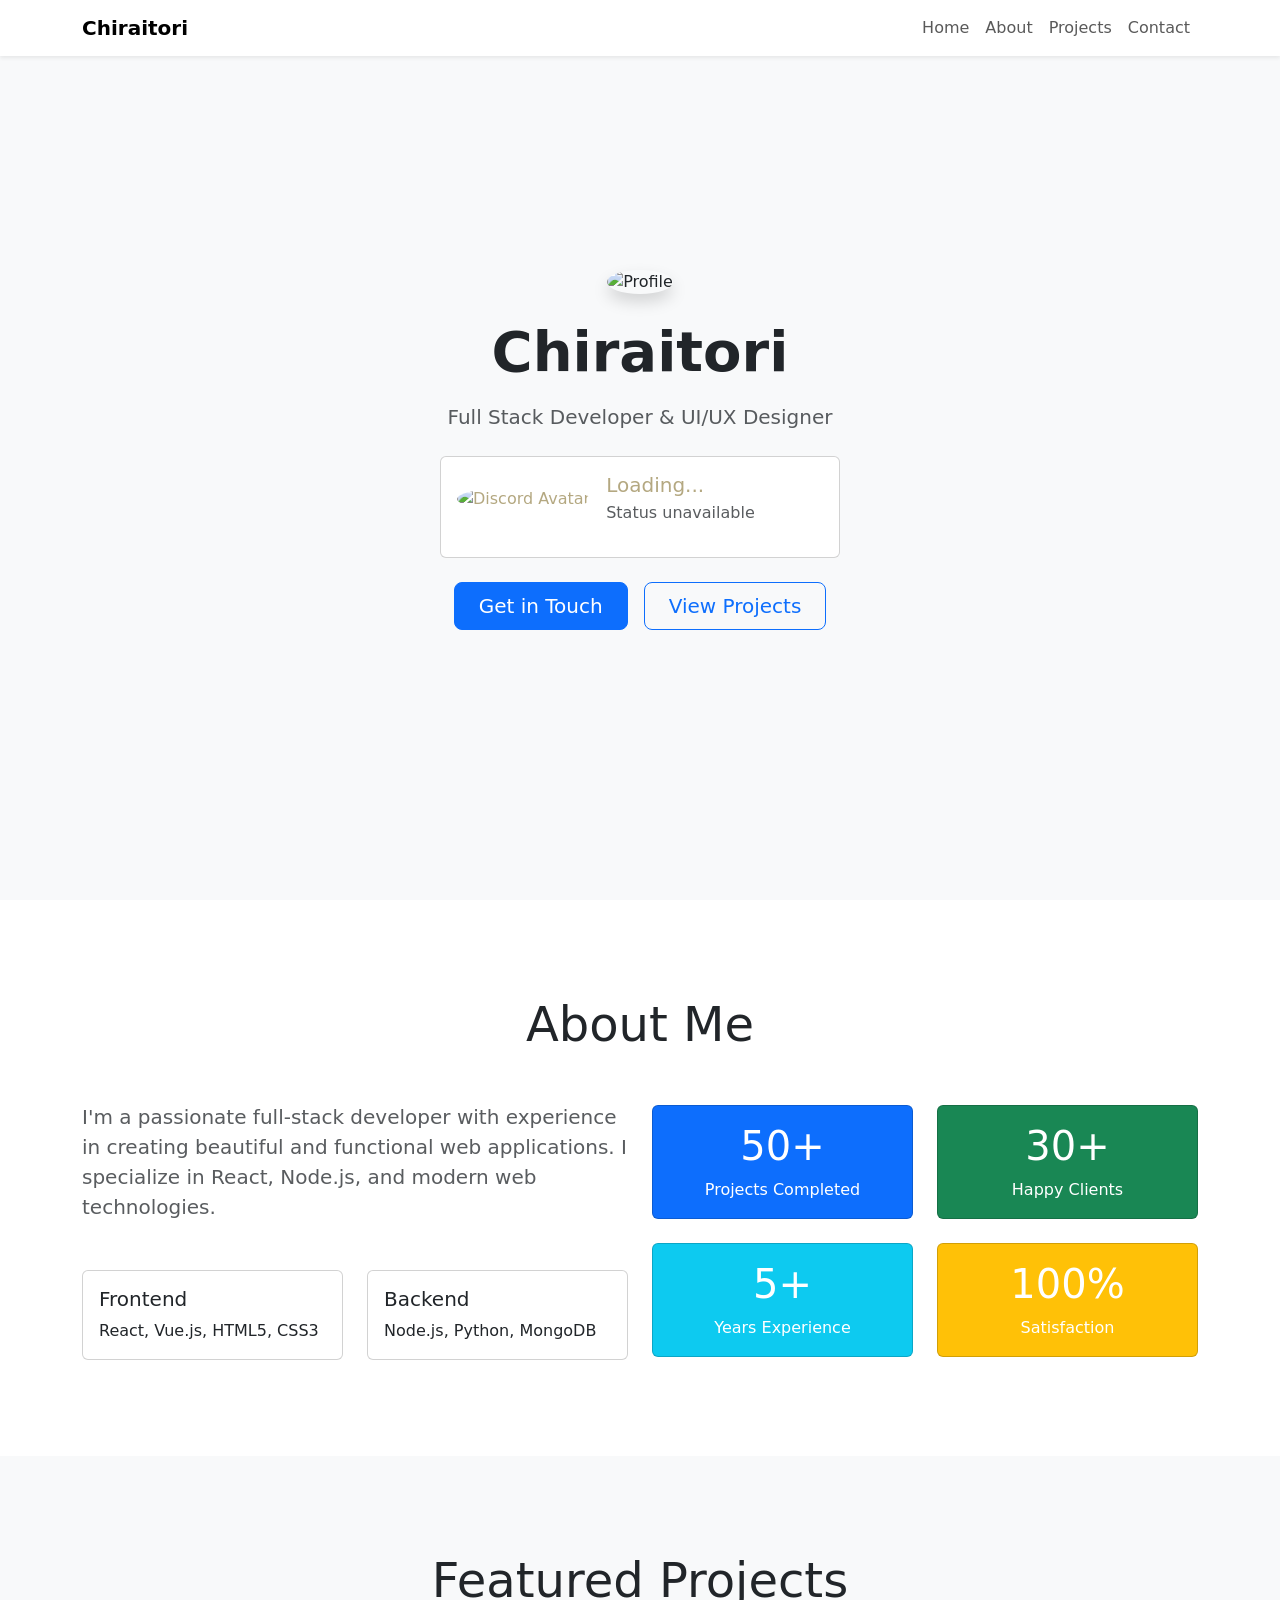
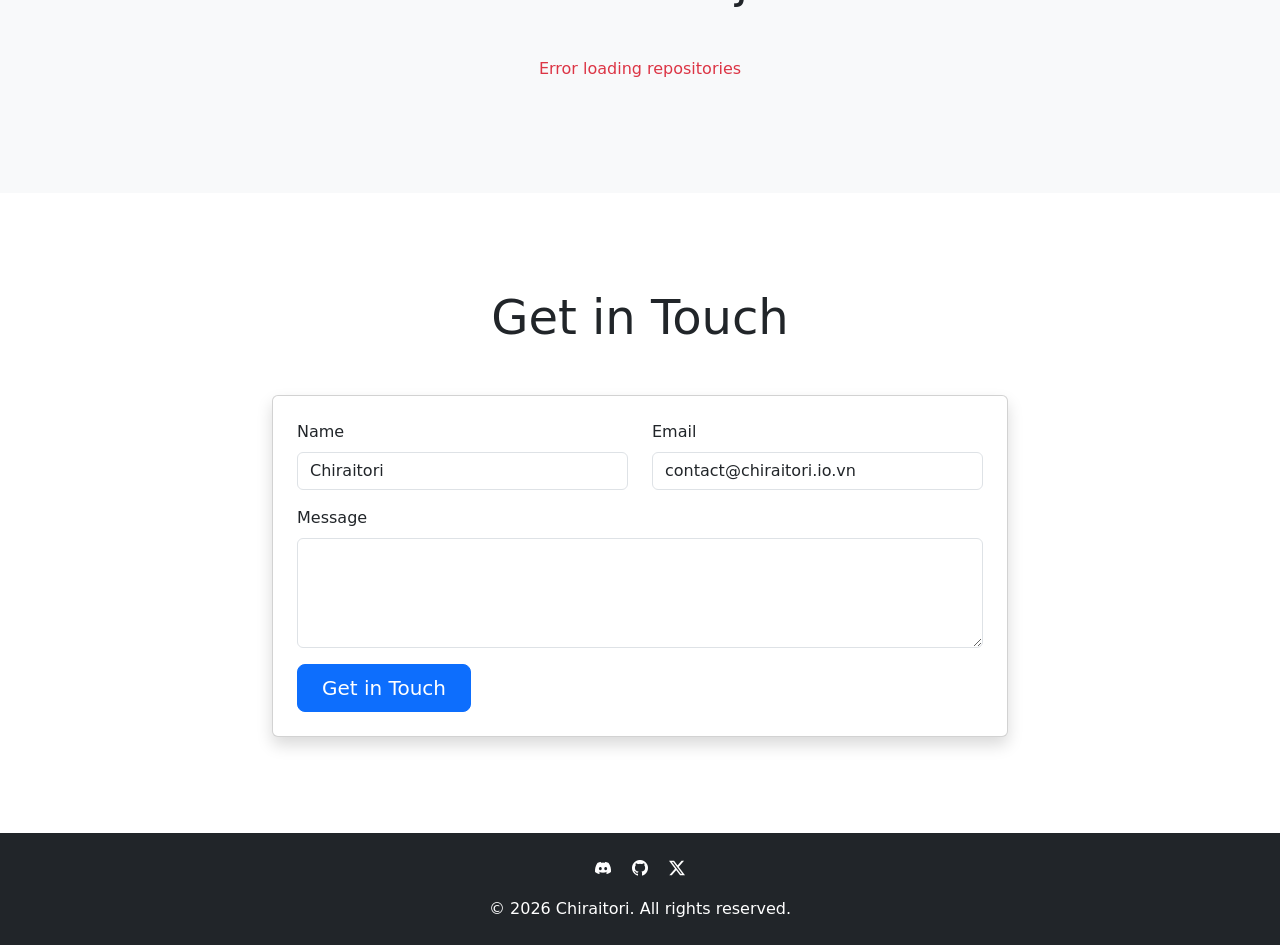
==== index.html @ 3bc76f6b "Create index.html" ====
<!DOCTYPE html>
<html lang="en">
<head>
    <meta charset="UTF-8">
    <meta name="viewport" content="width=device-width, initial-scale=1.0">
    <title>Chiraitori - Portfolio</title>
    <link href="https://cdn.jsdelivr.net/npm/bootstrap@5.3.2/dist/css/bootstrap.min.css" rel="stylesheet">
    <link rel="stylesheet" href="https://cdn.jsdelivr.net/npm/bootstrap-icons@1.11.1/font/bootstrap-icons.css">
    <style>
        .progress-bar {
            transition: width 0.2s ease;
        }
        .card-dark {
            background: #ffffff;
            color: rgb(180, 168, 129);
        }
        .music-player img {
            object-fit: cover;
        }
        .bg-custom {
            background-color: #E57373; /* Replace with your hex color */
        }
    </style>
</head>
<body>
    <!-- Navigation -->
    <nav class="navbar navbar-expand-lg navbar-light bg-white shadow-sm fixed-top">
        <div class="container">
            <a class="navbar-brand fw-bold" href="#">Chiraitori</a>
            <button class="navbar-toggler" type="button" data-bs-toggle="collapse" data-bs-target="#navbarNav">
                <span class="navbar-toggler-icon"></span>
            </button>
            <div class="collapse navbar-collapse" id="navbarNav">
                <ul class="navbar-nav ms-auto">
                    <li class="nav-item">
                        <a class="nav-link" href="#home">Home</a>
                    </li>
                    <li class="nav-item">
                        <a class="nav-link" href="#about">About</a>
                    </li>
                    <li class="nav-item">
                        <a class="nav-link" href="#projects">Projects</a>
                    </li>
                    <li class="nav-item">
                        <a class="nav-link" href="#contact">Contact</a>
                    </li>
                </ul>
            </div>
        </div>
    </nav>

    <!-- Hero Section with Discord Status -->
    <section id="home" class="min-vh-100 d-flex align-items-center bg-light">
        <div class="container text-center">
            <img src="https://www.chiraitori.io.vn/default.jpg" alt="Profile" class="rounded-circle mb-4 shadow" style="width: 150px; height: 150px;">
            <h1 class="display-4 fw-bold mb-3">Chiraitori</h1>
            <p class="lead text-muted mb-4">Full Stack Developer & UI/UX Designer</p>
            
            <!-- Discord Presence Card -->
            <div class="card card-dark mb-4 mx-auto" style="max-width: 400px;">
                <div class="card-body" id="discord-presence">
                    <div class="d-flex align-items-center mb-3">
                        <img src="/api/placeholder/48/48" alt="Discord Avatar" class="rounded-circle me-3" id="discord-avatar">
                        <div class="text-start">
                            <h5 class="mb-1" id="discord-username">Loading...</h5>
                            <p class="mb-0 text-muted" id="discord-status">Checking status...</p>
                        </div>
                    </div>
                    <!-- Music Player Section -->
                    <div class="music-player" id="music-player" style="display: none;">
                        <div class="d-flex align-items-center">
                            <img src="" alt="Album Art" class="rounded me-3" id="album-art" style="width: 60px; height: 60px;">
                            <div class="flex-grow-1">
                                <h6 class="text-brown mb-1" id="song-title"></h6>
                                <p class="text-muted small mb-0" id="song-artist"></p>
                                <div class="progress mt-2" style="height: 4px;">
                                    <div class="progress-bar bg-custom" role="progressbar" style="width: 0%"></div>
                                </div>
                            </div>
                        </div>
                    </div>
                </div>
            </div>

            <div class="d-flex justify-content-center gap-3">
                <a href="#contact" class="btn btn-primary btn-lg px-4">Get in Touch</a>
                <a href="#projects" class="btn btn-outline-primary btn-lg px-4">View Projects</a>
            </div>
        </div>
    </section>

    <!-- About Section -->
    <section id="about" class="py-5">
        <div class="container py-5">
            <h2 class="text-center display-5 mb-5">About Me</h2>
            <div class="row align-items-center">
                <div class="col-lg-6 mb-4 mb-lg-0">
                    <p class="lead text-muted">
                        I'm a passionate full-stack developer with experience in creating beautiful and functional web applications. I specialize in React, Node.js, and modern web technologies.
                    </p>
                    <div class="row g-4 mt-4">
                        <div class="col-md-6">
                            <div class="card h-100">
                                <div class="card-body">
                                    <h5 class="card-title">Frontend</h5>
                                    <p class="card-text">React, Vue.js, HTML5, CSS3</p>
                                </div>
                            </div>
                        </div>
                        <div class="col-md-6">
                            <div class="card h-100">
                                <div class="card-body">
                                    <h5 class="card-title">Backend</h5>
                                    <p class="card-text">Node.js, Python, MongoDB</p>
                                </div>
                            </div>
                        </div>
                    </div>
                </div>
                <div class="col-lg-6">
                    <div class="row g-4">
                        <div class="col-6">
                            <div class="card bg-primary text-white text-center h-100">
                                <div class="card-body">
                                    <h3 class="display-6">50+</h3>
                                    <p class="mb-0">Projects Completed</p>
                                </div>
                            </div>
                        </div>
                        <div class="col-6">
                            <div class="card bg-success text-white text-center h-100">
                                <div class="card-body">
                                    <h3 class="display-6">30+</h3>
                                    <p class="mb-0">Happy Clients</p>
                                </div>
                            </div>
                        </div>
                        <div class="col-6">
                            <div class="card bg-info text-white text-center h-100">
                                <div class="card-body">
                                    <h3 class="display-6">5+</h3>
                                    <p class="mb-0">Years Experience</p>
                                </div>
                            </div>
                        </div>
                        <div class="col-6">
                            <div class="card bg-warning text-white text-center h-100">
                                <div class="card-body">
                                    <h3 class="display-6">100%</h3>
                                    <p class="mb-0">Satisfaction</p>
                                </div>
                            </div>
                        </div>
                    </div>
                </div>
            </div>
        </div>
    </section>

    <!-- Projects Section -->
    <section id="projects" class="py-5 bg-light">
        <div class="container py-5">
            <h2 class="text-center display-5 mb-5">Featured Projects</h2>
            <div class="row g-4" id="github-repos">
                <div class="col-12 text-center" id="loading-repos">
                    <div class="spinner-border text-primary" role="status">
                        <span class="visually-hidden">Loading...</span>
                    </div>
                </div>
            </div>
        </div>
    </section>

    <!-- Contact Section -->
    <section id="contact" class="py-5">
        <div class="container py-5">
            <h2 class="text-center display-5 mb-5">Get in Touch</h2>
            <div class="row justify-content-center">
                <div class="col-md-8">
                    <div class="card shadow">
                        <div class="card-body p-4">
                            <form>
                                <div class="row mb-3">
                                    <div class="col-md-6 mb-3 mb-md-0">
                                        <label class="form-label">Name</label>
                                        <input type="text" class="form-control" value="Chiraitori" readonly>
                                    </div>
                                    <div class="col-md-6">
                                        <label class="form-label">Email</label>
                                        <input type="email" class="form-control" value="contact@chiraitori.io.vn" readonly>
                                    </div>
                                </div>
                                <div class="mb-3">
                                    <label class="form-label">Message</label>
                                    <textarea class="form-control" rows="4"></textarea>
                                </div>
                                <!-- <button type="submit" class="btn btn-primary w-100">Send Message</button> -->
                                <a href="mailto:contact@chiraitori.io.vn" class="btn btn-primary btn-lg px-4">Get in Touch</a>
                            </form>
                        </div>
                    </div>
                </div>
            </div>
        </div>
    </section>

    <!-- Footer -->
    <footer class="bg-dark text-white py-4">
        <div class="container text-center">
            <div class="mb-3">
                <a href="https://discord.com/users/685716988471148552" class="text-white mx-2"><i class="bi bi-discord"></i></a>
                <a href="https://github.com/chiraitori" class="text-white mx-2"><i class="bi bi-github"></i></a>
                <a href="https://x.com/chiraitori" class="text-white mx-2"><i class="bi bi-twitter-x"></i></a>
            </div>
            <p class="mb-0 ">&copy; <script>document.write(new Date().getFullYear());</script> Chiraitori. All rights reserved.</p>
        </div>
    </footer>

    <!-- Bootstrap JS and Popper.js -->
    <script src="https://cdn.jsdelivr.net/npm/@popperjs/core@2.11.8/dist/umd/popper.min.js"></script>
    <script src="https://cdn.jsdelivr.net/npm/bootstrap@5.3.2/dist/js/bootstrap.min.js"></script>

    <!-- Custom Scripts -->
    <script>
        // Configuration
        const DISCORD_ID = '685716988471148552';
        const GITHUB_USERNAME = 'chiraitori';

        // Lanyard API Integration
        async function updateDiscordPresence() {
            try {
                const response = await fetch(`https://api.lanyard.rest/v1/users/${DISCORD_ID}`);
                const data = await response.json();
                
                if (data.success) {
                    const { discord_user, discord_status, activities, spotify } = data.data;
                    
                    // Update avatar
                    const avatarUrl = discord_user.avatar 
                        ? `https://cdn.discordapp.com/avatars/${discord_user.id}/${discord_user.avatar}.png`
                        : '/api/placeholder/48/48';
                    document.getElementById('discord-avatar').src = avatarUrl;
                    
                    // Update username
                    document.getElementById('discord-username').textContent = discord_user.username;
                    
                    // Update music player
                    const musicPlayer = document.getElementById('music-player');
                    
                    if (spotify) {
                        musicPlayer.style.display = 'block';
                        document.getElementById('song-title').textContent = spotify.song;
                        document.getElementById('song-artist').textContent = spotify.artist;
                        document.getElementById('album-art').src = spotify.album_art_url;
                        document.getElementById('discord-status').textContent = 'Listening to Spotify';
                        
                        // Update progress bar if timestamps are available
                        if (spotify.timestamps) {
                            const start = spotify.timestamps.start;
                            const end = spotify.timestamps.end;
                            const current = Date.now();
                            const progress = ((current - start) / (end - start)) * 100;
                            document.querySelector('.progress-bar').style.width = `${Math.min(100, progress)}%`;
                        }
                    } else {
                        const musicActivity = activities?.find(a => a.type === 2);
                        if (musicActivity) {
                            musicPlayer.style.display = 'block';
                            document.getElementById('song-title').textContent = musicActivity.details;
                            document.getElementById('song-artist').textContent = musicActivity.state;
                            if (musicActivity.assets?.large_image) {
                                const imageUrl = musicActivity.assets.large_image.startsWith('spotify:')
                                    ? `https://i.scdn.co/image/${musicActivity.assets.large_image.split(':')[1]}`
                                    : `https://cdn.discordapp.com/app-assets/${musicActivity.application_id}/${musicActivity.assets.large_image}.png`;
                                document.getElementById('album-art').src = imageUrl;
                            } else {
                                document.getElementById('album-art').src = '/api/placeholder/60/60';
                            }
                            document.getElementById('discord-status').textContent = `Listening to ${musicActivity.name}`;
                        } else {
                            musicPlayer.style.display = 'none';
                            document.getElementById('discord-status').textContent = 
                                discord_status.charAt(0).toUpperCase() + discord_status.slice(1);
                        }
                    }
                }
            } catch (error) {
                console.error('Error fetching Discord presence:', error);
                document.getElementById('discord-status').textContent = 'Status unavailable';
            }
        }

        // GitHub Pinned Repos Integration
        async function fetchGitHubPinnedRepos() {
            try {
                const response = await fetch(`https://gh-pinned-repos-tsj7ta5xfhep.deno.dev/?username=${GITHUB_USERNAME}`);
                const repos = await response.json();
                
                const reposContainer = document.getElementById('github-repos');
                document.getElementById('loading-repos')?.remove();
                
                if (!repos.length) {
                    reposContainer.innerHTML = `
                        <div class="col-12 text-center">
                            <p class="text-muted">No pinned repositories found</p>
                        </div>
                    `;
                    return;
                }

                repos.forEach(repo => {
                    const repoCard = `
                        <div class="col-md-6 col-lg-4">
                            <div class="card h-100">
                                <div class="card-body">
                                    <h5 class="card-title">
                                        <i class="bi bi-github me-2"></i>
                                        ${repo.repo}
                                    </h5>
                                    <p class="card-text">${repo.description || 'No description available'}</p>
                                    <div class="mt-3">
                                        <span class="badge bg-primary me-2" title="Stars">
                                            <i class="bi bi-star-fill me-1"></i>${repo.stars}
                                        </span>
                                        <span class="badge bg-secondary me-2" title="Forks">
                                            <i class="bi bi-diagram-2-fill me-1"></i>${repo.forks}
                                        </span>
                                        <span class="badge bg-${repo.language ? 'info' : 'secondary'}" title="Primary Language">
                                            ${repo.language || 'No language'}
                                        </span>
                                    </div>
                                </div>
                                <div class="card-footer bg-transparent">
                                    <a href="https://github.com/${GITHUB_USERNAME}/${repo.repo}" 
                                       class="btn btn-outline-primary btn-sm w-100" 
                                       target="_blank">
                                        View Repository
                                    </a>
                                </div>
                            </div>
                        </div>
                    `;
                    reposContainer.innerHTML += repoCard;
                });
            } catch (error) {
                console.error('Error fetching GitHub repos:', error);
                document.getElementById('github-repos').innerHTML = `
                    <div class="col-12 text-center">
                        <p class="text-danger">Error loading repositories</p>
                    </div>
                `;
            }
        }

        // Initialize APIs
        document.addEventListener('DOMContentLoaded', () => {
            updateDiscordPresence();
            fetchGitHubPinnedRepos();
            
            // Update Discord presence every 30 seconds
            setInterval(updateDiscordPresence, 1000);
        });

        // Smooth scrolling for navigation links
        document.querySelectorAll('a[href^="#"]').forEach(anchor => {
            anchor.addEventListener('click', function (e) {
                e.preventDefault();
                document.querySelector(this.getAttribute('href')).scrollIntoView({
                    behavior: 'smooth'
                });
            });
        });
    </script>
</body>
</html>
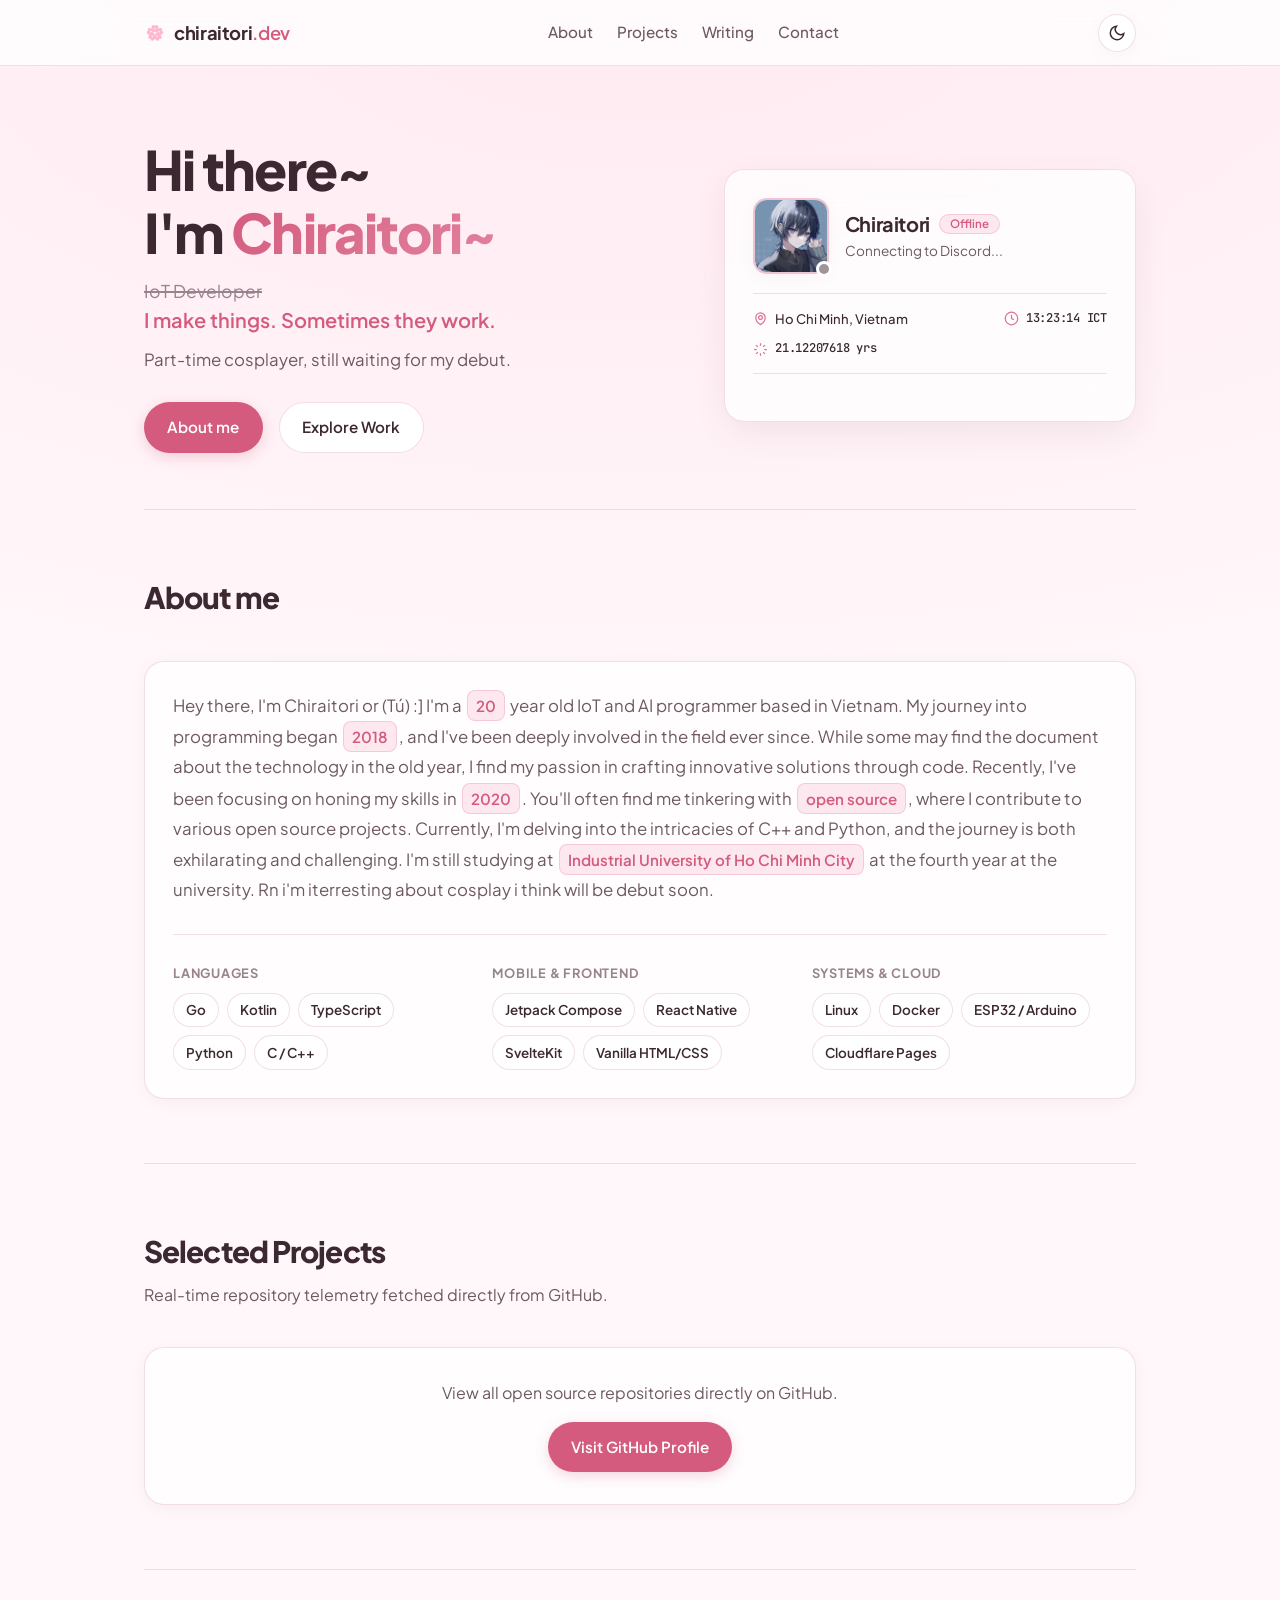
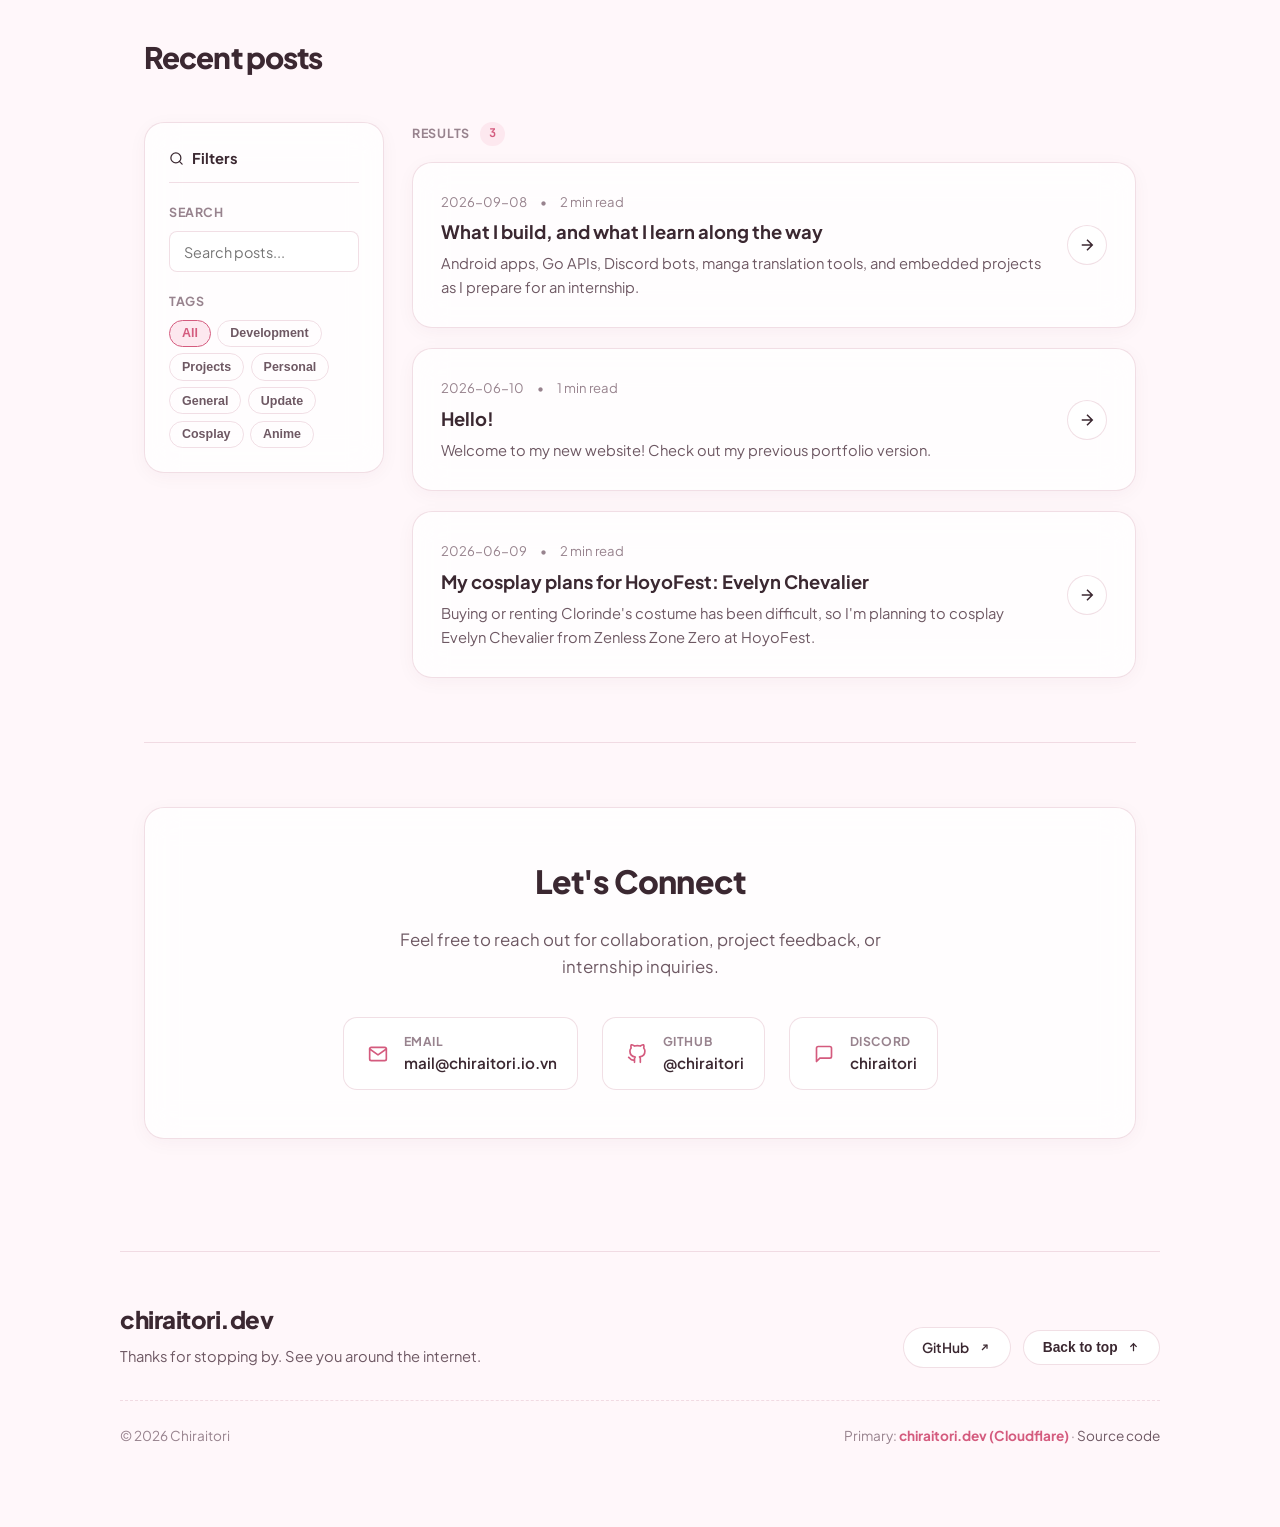
==== commit 7172397e: "Redesign portfolio with vanilla Sakura theme, dynamic Lanyard presence & responsive layout" ====
--- a/index.html
+++ b/index.html
@@ -1,375 +1,388 @@
 <!DOCTYPE html>
 <html lang="en">
 <head>
-    <meta charset="UTF-8">
-    <meta name="viewport" content="width=device-width, initial-scale=1.0">
-    <title>Chiraitori - Portfolio</title>
-    <link href="https://cdn.jsdelivr.net/npm/bootstrap@5.3.2/dist/css/bootstrap.min.css" rel="stylesheet">
-    <link rel="stylesheet" href="https://cdn.jsdelivr.net/npm/bootstrap-icons@1.11.1/font/bootstrap-icons.css">
-    <style>
-        .progress-bar {
-            transition: width 0.2s ease;
-        }
-        .card-dark {
-            background: #ffffff;
-            color: rgb(180, 168, 129);
-        }
-        .music-player img {
-            object-fit: cover;
-        }
-        .bg-custom {
-            background-color: #E57373; /* Replace with your hex color */
-        }
-    </style>
+  <meta charset="UTF-8">
+  <meta name="viewport" content="width=device-width, initial-scale=1.0">
+  <title>chiraitori.dev | Developer Portfolio</title>
+  <meta name="description" content="Portfolio of Chiraitori - IoT student, systems explorer, Discord bot builder, backend services, and local AI tools.">
+  <link rel="icon" type="image/png" href="assets/favicon.png">
+
+  <!-- Typography -->
+  <link rel="preconnect" href="https://fonts.googleapis.com">
+  <link rel="preconnect" href="https://fonts.gstatic.com" crossorigin>
+  <link href="https://fonts.googleapis.com/css2?family=JetBrains+Mono:wght@400;500;600&family=Plus+Jakarta+Sans:wght@400;500;600;700;800&display=swap" rel="stylesheet">
+
+  <link rel="stylesheet" href="style.css">
+  <!-- Markdown parser for dynamic posts -->
+  <script src="https://cdn.jsdelivr.net/npm/marked/marked.min.js"></script>
 </head>
 <body>
-    <!-- Navigation -->
-    <nav class="navbar navbar-expand-lg navbar-light bg-white shadow-sm fixed-top">
-        <div class="container">
-            <a class="navbar-brand fw-bold" href="#">Chiraitori</a>
-            <button class="navbar-toggler" type="button" data-bs-toggle="collapse" data-bs-target="#navbarNav">
-                <span class="navbar-toggler-icon"></span>
-            </button>
-            <div class="collapse navbar-collapse" id="navbarNav">
-                <ul class="navbar-nav ms-auto">
-                    <li class="nav-item">
-                        <a class="nav-link" href="#home">Home</a>
-                    </li>
-                    <li class="nav-item">
-                        <a class="nav-link" href="#about">About</a>
-                    </li>
-                    <li class="nav-item">
-                        <a class="nav-link" href="#projects">Projects</a>
-                    </li>
-                    <li class="nav-item">
-                        <a class="nav-link" href="#contact">Contact</a>
-                    </li>
-                </ul>
-            </div>
-        </div>
-    </nav>
-
-    <!-- Hero Section with Discord Status -->
-    <section id="home" class="min-vh-100 d-flex align-items-center bg-light">
-        <div class="container text-center">
-            <img src="https://www.chiraitori.io.vn/default.jpg" alt="Profile" class="rounded-circle mb-4 shadow" style="width: 150px; height: 150px;">
-            <h1 class="display-4 fw-bold mb-3">Chiraitori</h1>
-            <p class="lead text-muted mb-4">Full Stack Developer & UI/UX Designer</p>
-            
-            <!-- Discord Presence Card -->
-            <div class="card card-dark mb-4 mx-auto" style="max-width: 400px;">
-                <div class="card-body" id="discord-presence">
-                    <div class="d-flex align-items-center mb-3">
-                        <img src="/api/placeholder/48/48" alt="Discord Avatar" class="rounded-circle me-3" id="discord-avatar">
-                        <div class="text-start">
-                            <h5 class="mb-1" id="discord-username">Loading...</h5>
-                            <p class="mb-0 text-muted" id="discord-status">Checking status...</p>
-                        </div>
-                    </div>
-                    <!-- Music Player Section -->
-                    <div class="music-player" id="music-player" style="display: none;">
-                        <div class="d-flex align-items-center">
-                            <img src="" alt="Album Art" class="rounded me-3" id="album-art" style="width: 60px; height: 60px;">
-                            <div class="flex-grow-1">
-                                <h6 class="text-brown mb-1" id="song-title"></h6>
-                                <p class="text-muted small mb-0" id="song-artist"></p>
-                                <div class="progress mt-2" style="height: 4px;">
-                                    <div class="progress-bar bg-custom" role="progressbar" style="width: 0%"></div>
-                                </div>
-                            </div>
-                        </div>
-                    </div>
-                </div>
-            </div>
-
-            <div class="d-flex justify-content-center gap-3">
-                <a href="#contact" class="btn btn-primary btn-lg px-4">Get in Touch</a>
-                <a href="#projects" class="btn btn-outline-primary btn-lg px-4">View Projects</a>
-            </div>
-        </div>
-    </section>
-
-    <!-- About Section -->
-    <section id="about" class="py-5">
-        <div class="container py-5">
-            <h2 class="text-center display-5 mb-5">About Me</h2>
-            <div class="row align-items-center">
-                <div class="col-lg-6 mb-4 mb-lg-0">
-                    <p class="lead text-muted">
-                        I'm a passionate full-stack developer with experience in creating beautiful and functional web applications. I specialize in React, Node.js, and modern web technologies.
-                    </p>
-                    <div class="row g-4 mt-4">
-                        <div class="col-md-6">
-                            <div class="card h-100">
-                                <div class="card-body">
-                                    <h5 class="card-title">Frontend</h5>
-                                    <p class="card-text">React, Vue.js, HTML5, CSS3</p>
-                                </div>
-                            </div>
-                        </div>
-                        <div class="col-md-6">
-                            <div class="card h-100">
-                                <div class="card-body">
-                                    <h5 class="card-title">Backend</h5>
-                                    <p class="card-text">Node.js, Python, MongoDB</p>
-                                </div>
-                            </div>
-                        </div>
-                    </div>
-                </div>
-                <div class="col-lg-6">
-                    <div class="row g-4">
-                        <div class="col-6">
-                            <div class="card bg-primary text-white text-center h-100">
-                                <div class="card-body">
-                                    <h3 class="display-6">50+</h3>
-                                    <p class="mb-0">Projects Completed</p>
-                                </div>
-                            </div>
-                        </div>
-                        <div class="col-6">
-                            <div class="card bg-success text-white text-center h-100">
-                                <div class="card-body">
-                                    <h3 class="display-6">30+</h3>
-                                    <p class="mb-0">Happy Clients</p>
-                                </div>
-                            </div>
-                        </div>
-                        <div class="col-6">
-                            <div class="card bg-info text-white text-center h-100">
-                                <div class="card-body">
-                                    <h3 class="display-6">5+</h3>
-                                    <p class="mb-0">Years Experience</p>
-                                </div>
-                            </div>
-                        </div>
-                        <div class="col-6">
-                            <div class="card bg-warning text-white text-center h-100">
-                                <div class="card-body">
-                                    <h3 class="display-6">100%</h3>
-                                    <p class="mb-0">Satisfaction</p>
-                                </div>
-                            </div>
-                        </div>
-                    </div>
-                </div>
-            </div>
-        </div>
-    </section>
-
-    <!-- Projects Section -->
-    <section id="projects" class="py-5 bg-light">
-        <div class="container py-5">
-            <h2 class="text-center display-5 mb-5">Featured Projects</h2>
-            <div class="row g-4" id="github-repos">
-                <div class="col-12 text-center" id="loading-repos">
-                    <div class="spinner-border text-primary" role="status">
-                        <span class="visually-hidden">Loading...</span>
-                    </div>
-                </div>
-            </div>
-        </div>
-    </section>
-
-    <!-- Contact Section -->
-    <section id="contact" class="py-5">
-        <div class="container py-5">
-            <h2 class="text-center display-5 mb-5">Get in Touch</h2>
-            <div class="row justify-content-center">
-                <div class="col-md-8">
-                    <div class="card shadow">
-                        <div class="card-body p-4">
-                            <form>
-                                <div class="row mb-3">
-                                    <div class="col-md-6 mb-3 mb-md-0">
-                                        <label class="form-label">Name</label>
-                                        <input type="text" class="form-control" value="Chiraitori" readonly>
-                                    </div>
-                                    <div class="col-md-6">
-                                        <label class="form-label">Email</label>
-                                        <input type="email" class="form-control" value="contact@chiraitori.io.vn" readonly>
-                                    </div>
-                                </div>
-                                <div class="mb-3">
-                                    <label class="form-label">Message</label>
-                                    <textarea class="form-control" rows="4"></textarea>
-                                </div>
-                                <!-- <button type="submit" class="btn btn-primary w-100">Send Message</button> -->
-                                <a href="mailto:contact@chiraitori.io.vn" class="btn btn-primary btn-lg px-4">Get in Touch</a>
-                            </form>
-                        </div>
-                    </div>
-                </div>
-            </div>
-        </div>
-    </section>
-
-    <!-- Footer -->
-    <footer class="bg-dark text-white py-4">
-        <div class="container text-center">
-            <div class="mb-3">
-                <a href="https://discord.com/users/685716988471148552" class="text-white mx-2"><i class="bi bi-discord"></i></a>
-                <a href="https://github.com/chiraitori" class="text-white mx-2"><i class="bi bi-github"></i></a>
-                <a href="https://x.com/chiraitori" class="text-white mx-2"><i class="bi bi-twitter-x"></i></a>
-            </div>
-            <p class="mb-0 ">&copy; <script>document.write(new Date().getFullYear());</script> Chiraitori. All rights reserved.</p>
-        </div>
-    </footer>
-
-    <!-- Bootstrap JS and Popper.js -->
-    <script src="https://cdn.jsdelivr.net/npm/@popperjs/core@2.11.8/dist/umd/popper.min.js"></script>
-    <script src="https://cdn.jsdelivr.net/npm/bootstrap@5.3.2/dist/js/bootstrap.min.js"></script>
-
-    <!-- Custom Scripts -->
-    <script>
-        // Configuration
-        const DISCORD_ID = '685716988471148552';
-        const GITHUB_USERNAME = 'chiraitori';
-
-        // Lanyard API Integration
-        async function updateDiscordPresence() {
-            try {
-                const response = await fetch(`https://api.lanyard.rest/v1/users/${DISCORD_ID}`);
-                const data = await response.json();
-                
-                if (data.success) {
-                    const { discord_user, discord_status, activities, spotify } = data.data;
-                    
-                    // Update avatar
-                    const avatarUrl = discord_user.avatar 
-                        ? `https://cdn.discordapp.com/avatars/${discord_user.id}/${discord_user.avatar}.png`
-                        : '/api/placeholder/48/48';
-                    document.getElementById('discord-avatar').src = avatarUrl;
-                    
-                    // Update username
-                    document.getElementById('discord-username').textContent = discord_user.username;
-                    
-                    // Update music player
-                    const musicPlayer = document.getElementById('music-player');
-                    
-                    if (spotify) {
-                        musicPlayer.style.display = 'block';
-                        document.getElementById('song-title').textContent = spotify.song;
-                        document.getElementById('song-artist').textContent = spotify.artist;
-                        document.getElementById('album-art').src = spotify.album_art_url;
-                        document.getElementById('discord-status').textContent = 'Listening to Spotify';
-                        
-                        // Update progress bar if timestamps are available
-                        if (spotify.timestamps) {
-                            const start = spotify.timestamps.start;
-                            const end = spotify.timestamps.end;
-                            const current = Date.now();
-                            const progress = ((current - start) / (end - start)) * 100;
-                            document.querySelector('.progress-bar').style.width = `${Math.min(100, progress)}%`;
-                        }
-                    } else {
-                        const musicActivity = activities?.find(a => a.type === 2);
-                        if (musicActivity) {
-                            musicPlayer.style.display = 'block';
-                            document.getElementById('song-title').textContent = musicActivity.details;
-                            document.getElementById('song-artist').textContent = musicActivity.state;
-                            if (musicActivity.assets?.large_image) {
-                                const imageUrl = musicActivity.assets.large_image.startsWith('spotify:')
-                                    ? `https://i.scdn.co/image/${musicActivity.assets.large_image.split(':')[1]}`
-                                    : `https://cdn.discordapp.com/app-assets/${musicActivity.application_id}/${musicActivity.assets.large_image}.png`;
-                                document.getElementById('album-art').src = imageUrl;
-                            } else {
-                                document.getElementById('album-art').src = '/api/placeholder/60/60';
-                            }
-                            document.getElementById('discord-status').textContent = `Listening to ${musicActivity.name}`;
-                        } else {
-                            musicPlayer.style.display = 'none';
-                            document.getElementById('discord-status').textContent = 
-                                discord_status.charAt(0).toUpperCase() + discord_status.slice(1);
-                        }
-                    }
-                }
-            } catch (error) {
-                console.error('Error fetching Discord presence:', error);
-                document.getElementById('discord-status').textContent = 'Status unavailable';
-            }
-        }
-
-        // GitHub Pinned Repos Integration
-        async function fetchGitHubPinnedRepos() {
-            try {
-                const response = await fetch(`https://gh-pinned-repos-tsj7ta5xfhep.deno.dev/?username=${GITHUB_USERNAME}`);
-                const repos = await response.json();
-                
-                const reposContainer = document.getElementById('github-repos');
-                document.getElementById('loading-repos')?.remove();
-                
-                if (!repos.length) {
-                    reposContainer.innerHTML = `
-                        <div class="col-12 text-center">
-                            <p class="text-muted">No pinned repositories found</p>
-                        </div>
-                    `;
-                    return;
-                }
-
-                repos.forEach(repo => {
-                    const repoCard = `
-                        <div class="col-md-6 col-lg-4">
-                            <div class="card h-100">
-                                <div class="card-body">
-                                    <h5 class="card-title">
-                                        <i class="bi bi-github me-2"></i>
-                                        ${repo.repo}
-                                    </h5>
-                                    <p class="card-text">${repo.description || 'No description available'}</p>
-                                    <div class="mt-3">
-                                        <span class="badge bg-primary me-2" title="Stars">
-                                            <i class="bi bi-star-fill me-1"></i>${repo.stars}
-                                        </span>
-                                        <span class="badge bg-secondary me-2" title="Forks">
-                                            <i class="bi bi-diagram-2-fill me-1"></i>${repo.forks}
-                                        </span>
-                                        <span class="badge bg-${repo.language ? 'info' : 'secondary'}" title="Primary Language">
-                                            ${repo.language || 'No language'}
-                                        </span>
-                                    </div>
-                                </div>
-                                <div class="card-footer bg-transparent">
-                                    <a href="https://github.com/${GITHUB_USERNAME}/${repo.repo}" 
-                                       class="btn btn-outline-primary btn-sm w-100" 
-                                       target="_blank">
-                                        View Repository
-                                    </a>
-                                </div>
-                            </div>
-                        </div>
-                    `;
-                    reposContainer.innerHTML += repoCard;
-                });
-            } catch (error) {
-                console.error('Error fetching GitHub repos:', error);
-                document.getElementById('github-repos').innerHTML = `
-                    <div class="col-12 text-center">
-                        <p class="text-danger">Error loading repositories</p>
-                    </div>
-                `;
-            }
-        }
-
-        // Initialize APIs
-        document.addEventListener('DOMContentLoaded', () => {
-            updateDiscordPresence();
-            fetchGitHubPinnedRepos();
-            
-            // Update Discord presence every 30 seconds
-            setInterval(updateDiscordPresence, 1000);
-        });
-
-        // Smooth scrolling for navigation links
-        document.querySelectorAll('a[href^="#"]').forEach(anchor => {
-            anchor.addEventListener('click', function (e) {
-                e.preventDefault();
-                document.querySelector(this.getAttribute('href')).scrollIntoView({
-                    behavior: 'smooth'
-                });
-            });
-        });
-    </script>
+
+  <!-- Sticky Top Navigation Bar -->
+  <header class="site-header">
+    <div class="header-inner">
+      <a href="#hero" class="brand-link" aria-label="Chiraitori Home">
+        <svg class="brand-sakura-icon" viewBox="0 0 500 500" width="22" height="22">
+          <defs>
+            <path id="hdr-petal" d="M 250 250 C 215 220 160 170 175 105 C 185 65 218 55 240 78 L 250 88 L 260 78 C 282 55 315 65 325 105 C 340 170 285 220 250 250 Z" />
+          </defs>
+          <g fill="#ffb4cf" opacity="0.95">
+            <use href="#hdr-petal" />
+            <use href="#hdr-petal" transform="rotate(72 250 250)" />
+            <use href="#hdr-petal" transform="rotate(144 250 250)" />
+            <use href="#hdr-petal" transform="rotate(216 250 250)" />
+            <use href="#hdr-petal" transform="rotate(288 250 250)" />
+          </g>
+          <g stroke="#ffffff" stroke-width="6" stroke-linecap="round">
+            <line x1="250" y1="250" x2="250" y2="155" /><circle cx="250" cy="150" r="10" fill="#ffffff" />
+            <line x1="250" y1="250" x2="250" y2="155" transform="rotate(72 250 250)" /><circle cx="250" cy="150" r="10" fill="#ffffff" transform="rotate(72 250 250)" />
+            <line x1="250" y1="250" x2="250" y2="155" transform="rotate(144 250 250)" /><circle cx="250" cy="150" r="10" fill="#ffffff" transform="rotate(144 250 250)" />
+            <line x1="250" y1="250" x2="250" y2="155" transform="rotate(216 250 250)" /><circle cx="250" cy="150" r="10" fill="#ffffff" transform="rotate(216 250 250)" />
+            <line x1="250" y1="250" x2="250" y2="155" transform="rotate(288 250 250)" /><circle cx="250" cy="150" r="10" fill="#ffffff" transform="rotate(288 250 250)" />
+          </g>
+          <circle cx="250" cy="250" r="22" fill="#ffffff" />
+        </svg>
+        <span class="brand-text">chiraitori<span class="brand-tld">.dev</span></span>
+      </a>
+
+      <!-- Desktop Nav Links -->
+      <nav class="nav-menu" aria-label="Main Navigation">
+        <a href="#about" class="nav-link">About</a>
+        <a href="#projects" class="nav-link">Projects</a>
+        <a href="#writing" class="nav-link">Writing</a>
+        <a href="#contact" class="nav-link">Contact</a>
+      </nav>
+
+      <!-- Action Buttons -->
+      <div class="header-actions">
+        <!-- Dark / Night Bloom Toggle -->
+        <button type="button" class="action-btn" id="theme-toggle-btn" aria-label="Toggle dark mode" title="Switch Day/Night Bloom">
+          <svg class="theme-icon icon-moon" viewBox="0 0 24 24" fill="none" stroke="currentColor" stroke-width="2">
+            <path d="M21 12.79A9 9 0 1 1 11.21 3 7 7 0 0 0 21 12.79z"/>
+          </svg>
+          <svg class="theme-icon icon-sun" viewBox="0 0 24 24" fill="none" stroke="currentColor" stroke-width="2">
+            <circle cx="12" cy="12" r="5"/>
+            <path d="M12 1v2M12 21v2M4.22 4.22l1.42 1.42M18.36 18.36l1.42 1.42M1 12h2M21 12h2M4.22 19.78l1.42-1.42M18.36 5.64l1.42-1.42"/>
+          </svg>
+        </button>
+      </div>
+    </div>
+  </header>
+
+  <main class="page-container">
+
+    <!-- 1. Hero Section -->
+    <section class="hero-section" id="hero">
+      <div class="hero-content">
+        <h1 class="hero-title">
+          Hi there~ <br>
+          I'm <span class="text-gradient">Chiraitori~</span>
+        </h1>
+
+        <p class="hero-subtitle">
+          <span class="hero-strike">IoT Developer</span> <br>
+          <span class="hero-highlight">I make things. Sometimes they work.</span>
+        </p>
+
+        <p class="hero-bio">
+          Part-time cosplayer, still waiting for my debut.
+        </p>
+
+        <div class="hero-actions">
+          <a href="#about" class="btn btn-primary">About me</a>
+          <a href="#projects" class="btn btn-secondary">Explore Work</a>
+        </div>
+      </div>
+
+      <!-- Hero Visual: Glassmorphic Profile Card with Rich Lanyard Presence -->
+      <aside class="hero-card" aria-label="Profile Card">
+        <!-- Profile Header: Avatar & Main Identity -->
+        <div class="card-header-row">
+          <div class="card-avatar-wrap">
+            <img src="assets/avatar.webp" alt="Chiraitori avatar" class="card-avatar" id="card-avatar" width="76" height="76">
+            <img src="" alt="" class="card-avatar-decoration" id="card-avatar-decoration" style="display:none;">
+            <span class="live-dot" id="lanyard-dot" title="Discord status"></span>
+          </div>
+
+          <div class="card-identity">
+            <div class="card-name-row">
+              <span class="card-name">Chiraitori</span>
+              <span class="status-pill" id="lanyard-status-pill">Offline</span>
+            </div>
+            <div class="card-custom-status" id="lanyard-custom-status">Connecting to Discord...</div>
+          </div>
+        </div>
+
+        <!-- Telemetry Data (Location, Love, Time, Age) -->
+        <div class="card-telemetry">
+          <div class="telemetry-item">
+            <svg class="telemetry-icon" viewBox="0 0 24 24" fill="none" stroke="currentColor" stroke-width="2">
+              <path stroke-linecap="round" stroke-linejoin="round" d="M15 10.5a3 3 0 1 1-6 0 3 3 0 0 1 6 0Z"/>
+              <path stroke-linecap="round" stroke-linejoin="round" d="M19.5 10.5c0 7.142-7.5 11.25-7.5 11.25S4.5 17.642 4.5 10.5a7.5 7.5 0 1 1 15 0Z"/>
+            </svg>
+            <span class="telemetry-text" id="lanyard-location">Ho Chi Minh, Vietnam</span>
+          </div>
+
+          <div class="telemetry-item font-mono">
+            <svg class="telemetry-icon" viewBox="0 0 24 24" fill="none" stroke="currentColor" stroke-width="2">
+              <circle cx="12" cy="12" r="10"/>
+              <polyline points="12 6 12 12 16 14"/>
+            </svg>
+            <span class="telemetry-text" id="live-time">--:--:-- ICT</span>
+          </div>
+
+          <div class="telemetry-item font-mono">
+            <svg class="telemetry-icon" viewBox="0 0 24 24" fill="none" stroke="currentColor" stroke-width="2">
+              <path d="M12 2v4M12 18v4M4.93 4.93l2.83 2.83M16.24 16.24l2.83 2.83M2 12h4M18 12h4M4.93 19.07l2.83-2.83M16.24 7.76l2.83-2.83"/>
+            </svg>
+            <span class="telemetry-text" id="live-age">20.00000000 yrs</span>
+          </div>
+        </div>
+
+        <!-- Dynamic Presence Activities Container -->
+        <div class="presence-activities-wrap" id="presence-activities">
+          <!-- Dynamically populated with Spotify or Rich Activities (VS Code, Games, etc.) -->
+        </div>
+      </aside>
+    </section>
+
+    <!-- 2. About & Skills Section -->
+    <section class="section" id="about">
+      <div class="section-header">
+        <h2 class="section-title">About me</h2>
+      </div>
+
+      <div class="about-container card">
+        <p class="about-text">
+          Hey there, I'm Chiraitori or (Tú) :] I'm a <span class="about-tag">20</span> year old IoT and AI programmer based in Vietnam. My journey into programming began <span class="about-tag">2018</span>, and I've been deeply involved in the field ever since. While some may find the document about the technology in the old year, I find my passion in crafting innovative solutions through code. Recently, I've been focusing on honing my skills in <span class="about-tag">2020</span>. You'll often find me tinkering with <a href="https://github.com/chiraitori" target="_blank" rel="noreferrer" class="about-tag">open source</a>, where I contribute to various open source projects. Currently, I'm delving into the intricacies of C++ and Python, and the journey is both exhilarating and challenging. I'm still studying at <a href="https://iuh.edu.vn/" target="_blank" rel="noreferrer" class="about-tag">Industrial University of Ho Chi Minh City</a> at the fourth year at the university. Rn i'm iterresting about cosplay i think will be debut soon.
+        </p>
+
+        <div class="about-skills-divider"></div>
+
+        <div class="skills-card-content">
+          <div class="skills-cluster">
+            <span class="cluster-title">Languages</span>
+            <div class="pill-group">
+              <span class="skill-pill">Go</span>
+              <span class="skill-pill">Kotlin</span>
+              <span class="skill-pill">TypeScript</span>
+              <span class="skill-pill">Python</span>
+              <span class="skill-pill">C / C++</span>
+            </div>
+          </div>
+
+          <div class="skills-cluster">
+            <span class="cluster-title">Mobile & Frontend</span>
+            <div class="pill-group">
+              <span class="skill-pill">Jetpack Compose</span>
+              <span class="skill-pill">React Native</span>
+              <span class="skill-pill">SvelteKit</span>
+              <span class="skill-pill">Vanilla HTML/CSS</span>
+            </div>
+          </div>
+
+          <div class="skills-cluster">
+            <span class="cluster-title">Systems & Cloud</span>
+            <div class="pill-group">
+              <span class="skill-pill">Linux</span>
+              <span class="skill-pill">Docker</span>
+              <span class="skill-pill">ESP32 / Arduino</span>
+              <span class="skill-pill">Cloudflare Pages</span>
+            </div>
+          </div>
+        </div>
+      </div>
+    </section>
+
+    <!-- 3. Featured Projects Section -->
+    <section class="section" id="projects">
+      <div class="section-header">
+        <h2 class="section-title">Selected Projects</h2>
+        <p class="section-subtitle">Real-time repository telemetry fetched directly from GitHub.</p>
+      </div>
+
+      <div class="projects-grid" id="projects-grid">
+        <!-- Rendered dynamically via JavaScript from pinned repos API -->
+        <div class="project-skeleton card">
+          <div class="skeleton-line" style="width: 40%"></div>
+          <div class="skeleton-line" style="width: 80%"></div>
+          <div class="skeleton-line" style="width: 60%"></div>
+        </div>
+        <div class="project-skeleton card">
+          <div class="skeleton-line" style="width: 40%"></div>
+          <div class="skeleton-line" style="width: 80%"></div>
+          <div class="skeleton-line" style="width: 60%"></div>
+        </div>
+      </div>
+    </section>
+
+    <!-- 4. Recent Posts Section -->
+    <section class="section" id="writing">
+      <div class="section-header">
+        <h2 class="section-title">Recent posts</h2>
+      </div>
+
+      <div class="posts-layout">
+        <!-- Search & Filter Controls Sidebar -->
+        <aside class="posts-sidebar card">
+          <div class="posts-sidebar-header">
+            <svg width="15" height="15" viewBox="0 0 24 24" fill="none" stroke="currentColor" stroke-width="2" stroke-linecap="round" stroke-linejoin="round">
+              <circle cx="11" cy="11" r="8"/>
+              <line x1="21" y1="21" x2="16.65" y2="16.65"/>
+            </svg>
+            <span>Filters</span>
+          </div>
+
+          <div class="filter-group">
+            <label for="post-search-input" class="filter-label">Search</label>
+            <input type="search" id="post-search-input" placeholder="Search posts..." class="filter-input" autocomplete="off">
+          </div>
+
+          <div class="filter-group">
+            <span class="filter-label">Tags</span>
+            <div class="filter-tags-wrap" id="filter-tags-wrap">
+              <!-- Dynamically populated from data/posts.json -->
+            </div>
+          </div>
+        </aside>
+
+        <!-- Posts List Feed -->
+        <div class="posts-feed-col">
+          <div class="results-meta">
+            <span class="results-label">Results</span>
+            <span class="results-badge" id="results-count-badge">3</span>
+          </div>
+
+          <div class="writing-feed" id="writing-feed">
+            <!-- Dynamically rendered via JavaScript from data/posts.json -->
+          </div>
+        </div>
+      </div>
+    </section>
+
+    <!-- 5. Contact / Footer Section -->
+    <section class="section contact-section" id="contact">
+      <div class="contact-card card">
+        <h2 class="contact-title">Let's Connect</h2>
+        <p class="contact-desc">
+          Feel free to reach out for collaboration, project feedback, or internship inquiries.
+        </p>
+
+        <div class="contact-links">
+          <a href="mailto:mail@chiraitori.io.vn" class="contact-item">
+            <span class="contact-icon">
+              <svg width="20" height="20" viewBox="0 0 24 24" fill="none" stroke="currentColor" stroke-width="2" stroke-linecap="round" stroke-linejoin="round">
+                <path d="M4 4h16c1.1 0 2 .9 2 2v12c0 1.1-.9 2-2 2H4c-1.1 0-2-.9-2-2V6c0-1.1.9-2 2-2z"/>
+                <polyline points="22,6 12,13 2,6"/>
+              </svg>
+            </span>
+            <div>
+              <div class="contact-type">Email</div>
+              <div class="contact-value">mail@chiraitori.io.vn</div>
+            </div>
+          </a>
+
+          <a href="https://github.com/chiraitori" target="_blank" rel="noreferrer" class="contact-item">
+            <span class="contact-icon">
+              <svg width="20" height="20" viewBox="0 0 24 24" fill="none" stroke="currentColor" stroke-width="2" stroke-linecap="round" stroke-linejoin="round">
+                <path d="M9 19c-5 1.5-5-2.5-7-3m14 6v-3.87a3.37 3.37 0 00-.94-2.61c3.14-.35 6.44-1.54 6.44-7A5.44 5.44 0 0020 4.77 5.07 5.07 0 0019.91 1S18.73.65 16 2.48a13.38 13.38 0 00-7 0C6.27.65 5.09 1 5.09 1A5.07 5.07 0 005 4.77a5.44 5.44 0 00-1.5 3.78c0 5.42 3.3 6.61 6.44 7A3.37 3.37 0 009 18.13V22"/>
+              </svg>
+            </span>
+            <div>
+              <div class="contact-type">GitHub</div>
+              <div class="contact-value">@chiraitori</div>
+            </div>
+          </a>
+
+          <a href="https://discord.com/users/685716988471148552" target="_blank" rel="noreferrer" class="contact-item">
+            <span class="contact-icon">
+              <svg width="20" height="20" viewBox="0 0 24 24" fill="none" stroke="currentColor" stroke-width="2" stroke-linecap="round" stroke-linejoin="round">
+                <path d="M21 15a2 2 0 0 1-2 2H7l-4 4V5a2 2 0 0 1 2-2h14a2 2 0 0 1 2 2z"/>
+              </svg>
+            </span>
+            <div>
+              <div class="contact-type">Discord</div>
+              <div class="contact-value">chiraitori</div>
+            </div>
+          </a>
+        </div>
+      </div>
+    </section>
+
+  </main>
+
+  <!-- Article Modal for Full Reader Experience -->
+  <dialog class="article-modal" id="article-modal" aria-labelledby="modal-title">
+    <div class="modal-surface card">
+      <div class="modal-header">
+        <div class="modal-meta">
+          <span class="modal-date" id="modal-date">Date</span>
+          <span class="modal-read-time" id="modal-read-time">Read time</span>
+        </div>
+        <button type="button" class="action-btn modal-close-btn" id="modal-close-btn" aria-label="Close article">
+          <svg width="18" height="18" viewBox="0 0 24 24" fill="none" stroke="currentColor" stroke-width="2">
+            <path d="M18 6L6 18M6 6l12 12"/>
+          </svg>
+        </button>
+      </div>
+
+      <h2 class="modal-title" id="modal-title">Title</h2>
+      <div class="modal-tags" id="modal-tags"></div>
+      <div class="modal-body prose" id="modal-body"></div>
+    </div>
+  </dialog>
+
+  <!-- Bottom Mobile Dock -->
+  <nav class="mobile-dock" aria-label="Mobile Bottom Navigation">
+    <a href="#hero" class="dock-item active" data-nav="hero">
+      <svg width="20" height="20" viewBox="0 0 24 24" fill="none" stroke="currentColor" stroke-width="2"><path d="M3 9l9-7 9 7v11a2 2 0 0 1-2 2H5a2 2 0 0 1-2-2z"/><polyline points="9 22 9 12 15 12 15 22"/></svg>
+      <span>Home</span>
+    </a>
+    <a href="#about" class="dock-item" data-nav="about">
+      <svg width="20" height="20" viewBox="0 0 24 24" fill="none" stroke="currentColor" stroke-width="2"><circle cx="12" cy="7" r="4"/><path d="M6 21v-2a6 6 0 0 1 12 0v2"/></svg>
+      <span>About</span>
+    </a>
+    <a href="#projects" class="dock-item" data-nav="projects">
+      <svg width="20" height="20" viewBox="0 0 24 24" fill="none" stroke="currentColor" stroke-width="2"><polyline points="16 18 22 12 16 6"/><polyline points="8 6 2 12 8 18"/></svg>
+      <span>Work</span>
+    </a>
+    <a href="#writing" class="dock-item" data-nav="writing">
+      <svg width="20" height="20" viewBox="0 0 24 24" fill="none" stroke="currentColor" stroke-width="2"><path d="M4 19.5A2.5 2.5 0 0 1 6.5 17H20"/><path d="M6.5 2H20v20H6.5A2.5 2.5 0 0 1 4 19.5v-15A2.5 2.5 0 0 1 6.5 2z"/></svg>
+      <span>Notes</span>
+    </a>
+    <a href="#contact" class="dock-item" data-nav="contact">
+      <svg width="20" height="20" viewBox="0 0 24 24" fill="none" stroke="currentColor" stroke-width="2"><path d="M4 4h16c1.1 0 2 .9 2 2v12c0 1.1-.9 2-2 2H4c-1.1 0-2-.9-2-2V6c0-1.1.9-2 2-2z"/><polyline points="22,6 12,13 2,6"/></svg>
+      <span>Connect</span>
+    </a>
+  </nav>
+
+  <!-- Site Footer -->
+  <footer class="site-footer">
+    <div class="footer-main">
+      <div class="footer-intro">
+        <a class="footer-brand" href="#hero" aria-label="chiraitori.dev home">chiraitori.dev</a>
+        <p>Thanks for stopping by. See you around the internet.</p>
+      </div>
+
+      <div class="footer-actions">
+        <a href="https://github.com/chiraitori" target="_blank" rel="noreferrer" class="footer-btn">
+          <span>GitHub</span>
+          <svg width="15" height="15" viewBox="0 0 24 24" fill="none" stroke="currentColor" stroke-width="2"><path d="M8 16 16 8"/><path d="M10 8h6v6"/></svg>
+        </a>
+
+        <button type="button" class="footer-btn" id="back-to-top-btn" aria-label="Back to top">
+          <span>Back to top</span>
+          <svg width="15" height="15" viewBox="0 0 24 24" fill="none" stroke="currentColor" stroke-width="2"><path d="m7 11 5-5 5 5"/><path d="M12 6v12"/></svg>
+        </button>
+      </div>
+    </div>
+
+    <div class="footer-meta">
+      <span>&copy; <span id="current-year">2026</span> Chiraitori</span>
+      <span>Primary: <a href="https://chiraitori.dev" target="_blank" rel="noreferrer" class="footer-cf-link">chiraitori.dev (Cloudflare)</a> · <a href="https://github.com/chiraitori/chiraitori.github.io" target="_blank" rel="noreferrer">Source code</a></span>
+    </div>
+  </footer>
+
+  <script src="script.js"></script>
 </body>
 </html>
--- a/style.css
+++ b/style.css
@@ -0,0 +1,1701 @@
+/* ==========================================================================
+   Chiraitori Portfolio - Sakura Theme (Cherry Blossom)
+   Clean Design System | Fluid Typography | Glassmorphic Depth
+   ========================================================================== */
+
+/* --- 1. Design Tokens & Root Variables --- */
+:root {
+  /* Typography */
+  --font-sans: 'Plus Jakarta Sans', -apple-system, BlinkMacSystemFont, 'Segoe UI', Roboto, sans-serif;
+  --font-mono: 'JetBrains Mono', SFMono-Regular, Consolas, monospace;
+
+  /* Sakura Day Palette (Airy, Delicate, High Contrast Ink) */
+  --bg-page: #fff7fa;
+  --bg-gradient: radial-gradient(120% 80% at 50% 0%, #ffeaf1 0%, #fff7fa 100%);
+  --surface: rgba(255, 255, 255, 0.78);
+  --surface-solid: #ffffff;
+  --surface-hover: rgba(255, 255, 255, 0.95);
+  
+  --ink: #3b2831;
+  --ink-muted: #6e5863;
+  --ink-subtle: #98838e;
+
+  /* Sakura Florals */
+  --primary: #d45b7e;
+  --primary-hover: #bd4769;
+  --primary-soft: #fde8ef;
+  --primary-border: rgba(212, 91, 126, 0.22);
+  --on-primary: #ffffff;
+
+  --border: rgba(224, 185, 198, 0.45);
+  --border-strong: rgba(212, 91, 126, 0.35);
+
+  --shadow-subtle: 0 4px 20px -2px rgba(90, 40, 55, 0.05);
+  --shadow-elevated: 0 12px 36px -4px rgba(90, 40, 55, 0.09);
+
+  /* Status Colors */
+  --status-online: #3db884;
+  --status-idle: #e09f3e;
+  --status-dnd: #e63946;
+  --status-offline: #a0939a;
+
+  /* Dimensions */
+  --radius-sm: 8px;
+  --radius-md: 14px;
+  --radius-lg: 20px;
+  --radius-pill: 9999px;
+  
+  --max-width: 1040px;
+}
+
+/* Night Bloom / Yozakura Palette (Deep Twilight Obsidian & Glowing Blossom) */
+html.dark {
+  color-scheme: dark;
+
+  --bg-page: #151118;
+  --bg-gradient: radial-gradient(120% 80% at 50% 0%, #231926 0%, #151118 100%);
+  --surface: rgba(30, 24, 34, 0.72);
+  --surface-solid: #211a25;
+  --surface-hover: rgba(42, 33, 48, 0.85);
+
+  --ink: #f8eff4;
+  --ink-muted: #c6b2be;
+  --ink-subtle: #8a7683;
+
+  --primary: #f28bab;
+  --primary-hover: #ff9fb9;
+  --primary-soft: #38202d;
+  --primary-border: rgba(242, 139, 171, 0.28);
+  --on-primary: #1d0f17;
+
+  --border: rgba(255, 255, 255, 0.09);
+  --border-strong: rgba(242, 139, 171, 0.35);
+
+  --shadow-subtle: 0 4px 20px -2px rgba(0, 0, 0, 0.35);
+  --shadow-elevated: 0 14px 40px -4px rgba(0, 0, 0, 0.55);
+}
+
+/* --- 2. Base Reset & Layout --- */
+*, *::before, *::after {
+  box-sizing: border-box;
+  margin: 0;
+  padding: 0;
+}
+
+html {
+  scroll-behavior: smooth;
+  font-size: 16px;
+  -webkit-font-smoothing: antialiased;
+  width: 100%;
+  max-width: 100%;
+  overflow-x: hidden;
+}
+
+body {
+  font-family: var(--font-sans);
+  background-color: var(--bg-page);
+  background-image: var(--bg-gradient);
+  background-attachment: fixed;
+  color: var(--ink);
+  line-height: 1.6;
+  min-height: 100dvh;
+  position: relative;
+  width: 100%;
+  max-width: 100%;
+  overflow-x: hidden;
+  transition: background-color 0.3s ease, color 0.3s ease;
+}
+
+/* Custom Desktop Scrollbar */
+::-webkit-scrollbar {
+  width: 7px;
+  height: 7px;
+}
+
+::-webkit-scrollbar-track {
+  background: transparent;
+}
+
+::-webkit-scrollbar-thumb {
+  background: rgba(212, 91, 126, 0.32);
+  border-radius: var(--radius-pill);
+}
+
+::-webkit-scrollbar-thumb:hover {
+  background: var(--primary);
+}
+
+html.dark ::-webkit-scrollbar-thumb {
+  background: rgba(242, 139, 171, 0.35);
+}
+
+html.dark ::-webkit-scrollbar-thumb:hover {
+  background: var(--primary);
+}
+
+* {
+  scrollbar-width: thin;
+  scrollbar-color: rgba(212, 91, 126, 0.32) transparent;
+}
+
+html.dark * {
+  scrollbar-color: rgba(242, 139, 171, 0.35) transparent;
+}
+
+.page-container {
+  max-width: var(--max-width);
+  margin: 0 auto;
+  padding: 0 1.5rem;
+  position: relative;
+  z-index: 2;
+  width: 100%;
+}
+
+/* --- 3. Sticky Header --- */
+.site-header {
+  position: sticky;
+  top: 0;
+  z-index: 100;
+  backdrop-filter: blur(14px);
+  -webkit-backdrop-filter: blur(14px);
+  background: var(--surface);
+  border-bottom: 1px solid var(--border);
+  transition: border-color 0.3s ease, background 0.3s ease;
+}
+
+.header-inner {
+  max-width: var(--max-width);
+  margin: 0 auto;
+  padding: 0.85rem 1.5rem;
+  display: flex;
+  align-items: center;
+  justify-content: space-between;
+}
+
+.brand-link {
+  display: inline-flex;
+  align-items: center;
+  gap: 0.5rem;
+  text-decoration: none;
+  color: var(--ink);
+  font-weight: 700;
+  font-size: 1.15rem;
+  letter-spacing: -0.02em;
+}
+
+.brand-sakura-icon {
+  color: var(--primary);
+  transition: transform 0.3s ease;
+}
+
+.brand-link:hover .brand-sakura-icon {
+  transform: rotate(20deg) scale(1.15);
+}
+
+.btn-sakura-icon {
+  color: currentColor;
+}
+
+.brand-tld {
+  color: var(--primary);
+  font-weight: 600;
+}
+
+.nav-menu {
+  display: flex;
+  align-items: center;
+  gap: 1.5rem;
+}
+
+.nav-link {
+  text-decoration: none;
+  color: var(--ink-muted);
+  font-size: 0.95rem;
+  font-weight: 500;
+  position: relative;
+  padding: 0.25rem 0;
+  transition: color 0.2s ease;
+}
+
+.nav-link:hover,
+.nav-link.active {
+  color: var(--ink);
+}
+
+.nav-link::after {
+  content: '';
+  position: absolute;
+  bottom: 0;
+  left: 0;
+  width: 0;
+  height: 2px;
+  background: var(--primary);
+  border-radius: 2px;
+  transition: width 0.2s ease;
+}
+
+.nav-link:hover::after,
+.nav-link.active::after {
+  width: 100%;
+}
+
+.header-actions {
+  display: flex;
+  align-items: center;
+  gap: 0.6rem;
+}
+
+.action-btn {
+  background: var(--surface-solid);
+  border: 1px solid var(--border);
+  color: var(--ink);
+  width: 38px;
+  height: 38px;
+  border-radius: var(--radius-pill);
+  display: inline-flex;
+  align-items: center;
+  justify-content: center;
+  cursor: pointer;
+  transition: all 0.2s cubic-bezier(0.16, 1, 0.3, 1);
+  box-shadow: var(--shadow-subtle);
+}
+
+.action-btn:hover {
+  border-color: var(--primary);
+  color: var(--primary);
+  transform: translateY(-1px);
+}
+
+.action-btn:active {
+  transform: scale(0.95);
+}
+
+.btn-icon {
+  font-size: 1rem;
+}
+
+.theme-icon {
+  width: 18px;
+  height: 18px;
+}
+
+.icon-sun {
+  display: none;
+}
+
+html.dark .icon-sun {
+  display: block;
+}
+
+html.dark .icon-moon {
+  display: none;
+}
+
+/* --- 4. Cards & Glassmorphism --- */
+.card {
+  background: var(--surface);
+  backdrop-filter: blur(16px);
+  -webkit-backdrop-filter: blur(16px);
+  border: 1px solid var(--border);
+  border-radius: var(--radius-lg);
+  box-shadow: var(--shadow-subtle);
+  padding: 1.75rem;
+  transition: transform 0.25s ease, box-shadow 0.25s ease, border-color 0.25s ease;
+}
+
+.card:hover {
+  border-color: var(--border-strong);
+  box-shadow: var(--shadow-elevated);
+}
+
+/* --- 5. Hero Section --- */
+.hero-section {
+  padding: 4.5rem 0 3.5rem;
+  display: grid;
+  grid-template-columns: 1.3fr 1fr;
+  gap: 2.75rem;
+  align-items: center;
+}
+
+.hero-badge {
+  display: inline-flex;
+  align-items: center;
+  gap: 0.5rem;
+  background: var(--primary-soft);
+  color: var(--primary);
+  border: 1px solid var(--primary-border);
+  padding: 0.35rem 0.85rem;
+  border-radius: var(--radius-pill);
+  font-size: 0.82rem;
+  font-weight: 600;
+  margin-bottom: 1.25rem;
+}
+
+.pulse-indicator {
+  width: 7px;
+  height: 7px;
+  border-radius: 50%;
+  background: var(--primary);
+  box-shadow: 0 0 0 0 rgba(212, 91, 126, 0.7);
+  animation: pulse-ring 1.8s infinite cubic-bezier(0.66, 0, 0, 1);
+}
+
+@keyframes pulse-ring {
+  to {
+    box-shadow: 0 0 0 8px rgba(212, 91, 126, 0);
+  }
+}
+
+.hero-title {
+  font-size: clamp(2.4rem, 5vw, 3.4rem);
+  font-weight: 800;
+  line-height: 1.15;
+  letter-spacing: -0.035em;
+  margin-bottom: 0.75rem;
+}
+
+.text-gradient {
+  background: linear-gradient(135deg, var(--primary) 0%, #e2829e 100%);
+  -webkit-background-clip: text;
+  -webkit-text-fill-color: transparent;
+}
+
+.hero-subtitle {
+  font-size: 1.25rem;
+  line-height: 1.45;
+  margin-bottom: 0.85rem;
+  color: var(--ink);
+}
+
+.hero-strike {
+  text-decoration: line-through;
+  text-decoration-thickness: 2px;
+  color: var(--ink-subtle);
+  font-size: 1.1rem;
+}
+
+.hero-highlight {
+  color: var(--primary);
+  font-weight: 600;
+}
+
+.hero-bio {
+  font-size: 1.05rem;
+  color: var(--ink-muted);
+  line-height: 1.6;
+  max-width: 50ch;
+  margin-bottom: 1.75rem;
+}
+
+.hero-actions {
+  display: flex;
+  align-items: center;
+  gap: 1rem;
+}
+
+.btn {
+  display: inline-flex;
+  align-items: center;
+  gap: 0.5rem;
+  font-family: inherit;
+  font-size: 0.95rem;
+  font-weight: 600;
+  padding: 0.75rem 1.4rem;
+  border-radius: var(--radius-pill);
+  text-decoration: none;
+  cursor: pointer;
+  transition: all 0.2s cubic-bezier(0.16, 1, 0.3, 1);
+}
+
+.btn-primary {
+  background: var(--primary);
+  color: var(--on-primary);
+  border: 1px solid transparent;
+  box-shadow: 0 4px 14px rgba(212, 91, 126, 0.25);
+}
+
+.btn-primary:hover {
+  background: var(--primary-hover);
+  transform: translateY(-2px);
+  box-shadow: 0 6px 20px rgba(212, 91, 126, 0.35);
+}
+
+.btn-secondary {
+  background: var(--surface-solid);
+  color: var(--ink);
+  border: 1px solid var(--border);
+}
+
+.btn-secondary:hover {
+  border-color: var(--primary);
+  color: var(--primary);
+  transform: translateY(-2px);
+}
+
+/* Hero Glass Profile Card */
+.hero-card {
+  background: var(--surface);
+  backdrop-filter: blur(20px);
+  -webkit-backdrop-filter: blur(20px);
+  border: 1px solid var(--border);
+  border-radius: var(--radius-lg);
+  padding: 1.75rem;
+  box-shadow: var(--shadow-elevated);
+  display: flex;
+  flex-direction: column;
+  gap: 1.15rem;
+  min-width: 0;
+  width: 100%;
+}
+
+.card-header-row {
+  display: flex;
+  align-items: center;
+  gap: 1rem;
+  min-width: 0;
+}
+
+.card-avatar-wrap {
+  position: relative;
+  width: 76px;
+  height: 76px;
+  flex-shrink: 0;
+}
+
+.card-avatar {
+  width: 100%;
+  height: 100%;
+  border-radius: var(--radius-md);
+  object-fit: cover;
+  border: 2px solid var(--border-strong);
+  box-shadow: var(--shadow-subtle);
+  display: block;
+}
+
+.card-avatar-decoration {
+  position: absolute;
+  top: -14%;
+  left: -14%;
+  width: 128%;
+  height: 128%;
+  pointer-events: none;
+  z-index: 2;
+  user-select: none;
+}
+
+.live-dot {
+  position: absolute;
+  bottom: -3px;
+  right: -3px;
+  width: 16px;
+  height: 16px;
+  border-radius: 50%;
+  background: var(--status-offline);
+  border: 3px solid var(--surface-solid);
+  transition: background-color 0.3s ease, box-shadow 0.3s ease;
+  z-index: 3;
+}
+
+.live-dot.online {
+  box-shadow: 0 0 0 0 rgba(61, 184, 132, 0.7);
+  animation: status-ping 2s infinite cubic-bezier(0.66, 0, 0, 1);
+}
+
+@keyframes status-ping {
+  0% {
+    box-shadow: 0 0 0 0 rgba(61, 184, 132, 0.7);
+  }
+  70% {
+    box-shadow: 0 0 0 8px rgba(61, 184, 132, 0);
+  }
+  100% {
+    box-shadow: 0 0 0 0 rgba(61, 184, 132, 0);
+  }
+}
+
+.card-identity {
+  display: flex;
+  flex-direction: column;
+  gap: 0.35rem;
+  min-width: 0;
+  flex: 1;
+}
+
+.card-name-row {
+  display: flex;
+  align-items: center;
+  gap: 0.6rem;
+  flex-wrap: wrap;
+}
+
+.card-name {
+  font-size: 1.25rem;
+  font-weight: 700;
+  letter-spacing: -0.02em;
+  color: var(--ink);
+  line-height: 1.2;
+}
+
+.status-pill {
+  display: inline-flex;
+  align-items: center;
+  gap: 0.35rem;
+  padding: 0.2rem 0.6rem;
+  border-radius: var(--radius-pill);
+  font-size: 0.72rem;
+  font-weight: 600;
+  background: var(--primary-soft);
+  color: var(--primary);
+  border: 1px solid var(--primary-border);
+  line-height: 1;
+}
+
+.card-custom-status {
+  font-size: 0.85rem;
+  color: var(--ink-muted);
+  overflow-wrap: anywhere;
+  word-break: break-word;
+  line-height: 1.4;
+}
+
+/* Telemetry Grid: Location, ICT Time, Age */
+.card-telemetry {
+  display: flex;
+  flex-wrap: wrap;
+  align-items: center;
+  justify-content: space-between;
+  gap: 0.65rem 1rem;
+  padding: 0.9rem 0;
+  border-top: 1px solid var(--border);
+  border-bottom: 1px solid var(--border);
+  min-width: 0;
+}
+
+@media (max-width: 480px) {
+  .card-telemetry {
+    flex-direction: column;
+    align-items: flex-start;
+    gap: 0.5rem;
+  }
+}
+
+.telemetry-item {
+  display: inline-flex;
+  align-items: center;
+  gap: 0.45rem;
+  min-width: 0;
+}
+
+.telemetry-icon {
+  width: 15px;
+  height: 15px;
+  flex-shrink: 0;
+  color: var(--primary);
+  opacity: 0.85;
+}
+
+.telemetry-text {
+  font-size: 0.82rem;
+  color: var(--ink);
+  white-space: nowrap;
+  font-weight: 500;
+}
+
+.telemetry-item.font-mono .telemetry-text {
+  font-family: var(--font-mono);
+  font-size: 0.76rem;
+  letter-spacing: -0.02em;
+}
+
+/* Presence Activities Container */
+.presence-activities-wrap {
+  display: flex;
+  flex-direction: column;
+  gap: 0.75rem;
+  min-width: 0;
+}
+
+.activity-card {
+  display: flex;
+  gap: 0.85rem;
+  background: var(--primary-soft);
+  border: 1px solid var(--primary-border);
+  padding: 0.85rem;
+  border-radius: var(--radius-md);
+  min-width: 0;
+  align-items: flex-start;
+  transition: transform 0.2s cubic-bezier(0.16, 1, 0.3, 1), box-shadow 0.2s ease, border-color 0.2s ease;
+  animation: activity-fade-in 0.35s ease-out;
+}
+
+.activity-card:hover {
+  transform: translateY(-2px);
+  box-shadow: var(--shadow-subtle);
+  border-color: var(--primary);
+}
+
+@keyframes activity-fade-in {
+  from {
+    opacity: 0;
+    transform: translateY(6px);
+  }
+  to {
+    opacity: 1;
+    transform: translateY(0);
+  }
+}
+
+.activity-card.spotify-kind {
+  background: rgba(29, 185, 84, 0.08);
+  border-color: rgba(29, 185, 84, 0.22);
+}
+
+html.dark .activity-card.spotify-kind {
+  background: rgba(29, 185, 84, 0.12);
+  border-color: rgba(29, 185, 84, 0.28);
+}
+
+.activity-card-art-wrap {
+  position: relative;
+  width: 48px;
+  height: 48px;
+  flex-shrink: 0;
+  border-radius: var(--radius-sm);
+  overflow: hidden;
+}
+
+.activity-card-art {
+  width: 100%;
+  height: 100%;
+  object-fit: cover;
+  display: block;
+}
+
+.activity-fallback-badge {
+  width: 100%;
+  height: 100%;
+  display: flex;
+  align-items: center;
+  justify-content: center;
+  background: var(--primary);
+  color: var(--on-primary);
+  font-weight: 700;
+  font-size: 0.95rem;
+  border-radius: var(--radius-sm);
+}
+
+.activity-card-body {
+  display: flex;
+  flex-direction: column;
+  min-width: 0;
+  flex: 1;
+}
+
+.activity-card-badge {
+  font-size: 0.68rem;
+  font-weight: 700;
+  text-transform: uppercase;
+  letter-spacing: 0.05em;
+  color: var(--primary);
+  margin-bottom: 0.2rem;
+  display: flex;
+  align-items: center;
+  gap: 0.35rem;
+}
+
+.activity-card.spotify-kind .activity-card-badge {
+  color: #1db954;
+}
+
+.activity-card-title {
+  font-size: 0.88rem;
+  font-weight: 600;
+  color: var(--ink);
+  white-space: nowrap;
+  overflow: hidden;
+  text-overflow: ellipsis;
+  text-decoration: none;
+}
+
+.activity-card-title:hover {
+  color: var(--primary);
+}
+
+.activity-card.spotify-kind .activity-card-title:hover {
+  color: #1db954;
+}
+
+.activity-card-sub {
+  font-size: 0.78rem;
+  color: var(--ink-muted);
+  white-space: nowrap;
+  overflow: hidden;
+  text-overflow: ellipsis;
+  margin-bottom: 0.25rem;
+}
+
+.activity-card-state {
+  font-size: 0.74rem;
+  color: var(--ink-subtle);
+  white-space: nowrap;
+  overflow: hidden;
+  text-overflow: ellipsis;
+}
+
+/* Live Spotify Playback Progress Bar */
+.spotify-progress-row {
+  display: flex;
+  align-items: center;
+  gap: 0.5rem;
+  margin-top: 0.35rem;
+}
+
+.spotify-progress-track {
+  flex: 1;
+  height: 4px;
+  background: rgba(48, 43, 48, 0.12);
+  border-radius: 9999px;
+  overflow: hidden;
+  position: relative;
+}
+
+html.dark .spotify-progress-track {
+  background: rgba(255, 255, 255, 0.15);
+}
+
+.spotify-progress-fill {
+  height: 100%;
+  background: #1db954;
+  border-radius: 9999px;
+  width: 0%;
+  transition: width 0.3s linear;
+}
+
+.spotify-progress-time {
+  font-family: var(--font-mono);
+  font-size: 0.68rem;
+  color: var(--ink-muted);
+  flex-shrink: 0;
+}
+
+/* Spotify Equalizer Bars Animation */
+.spotify-eq {
+  display: inline-flex;
+  align-items: flex-end;
+  gap: 2px;
+  height: 10px;
+  margin-left: 0.25rem;
+}
+
+.spotify-eq-bar {
+  width: 2px;
+  background-color: #1db954;
+  border-radius: 1px;
+  animation: eq-bounce 1.2s ease-in-out infinite alternate;
+}
+
+.spotify-eq-bar.bar-1 {
+  height: 40%;
+  animation-delay: 0s;
+}
+
+.spotify-eq-bar.bar-2 {
+  height: 90%;
+  animation-delay: 0.25s;
+}
+
+.spotify-eq-bar.bar-3 {
+  height: 60%;
+  animation-delay: 0.5s;
+}
+
+@keyframes eq-bounce {
+  0% {
+    height: 25%;
+  }
+  50% {
+    height: 100%;
+  }
+  100% {
+    height: 35%;
+  }
+}
+
+/* --- 6. Sections General --- */
+.section {
+  padding: 4rem 0;
+  border-top: 1px solid var(--border);
+}
+
+.section-header {
+  margin-bottom: 2.5rem;
+}
+
+.section-title {
+  font-size: 1.85rem;
+  font-weight: 800;
+  letter-spacing: -0.03em;
+  margin-bottom: 0.4rem;
+}
+
+.section-subtitle {
+  font-size: 1rem;
+  color: var(--ink-muted);
+}
+
+/* --- 7. About Section --- */
+.about-container {
+  display: flex;
+  flex-direction: column;
+}
+
+.about-text {
+  font-size: 1.05rem;
+  line-height: 1.8;
+  color: var(--ink-muted);
+}
+
+.about-tag {
+  display: inline-block;
+  padding: 1px 8px;
+  margin: 0 2px;
+  background-color: var(--primary-soft);
+  border: 1px solid var(--primary-border);
+  border-radius: var(--radius-sm);
+  font-weight: 600;
+  color: var(--primary);
+  font-size: 0.9em;
+  text-decoration: none;
+  transition: all 0.2s ease;
+}
+
+.about-tag:hover {
+  background-color: var(--primary);
+  color: var(--on-primary);
+}
+
+.about-skills-divider {
+  height: 1px;
+  background: var(--border);
+  margin: 1.75rem 0;
+  width: 100%;
+}
+
+.skills-card-content {
+  display: grid;
+  grid-template-columns: repeat(3, minmax(0, 1fr));
+  gap: 1.5rem;
+  width: 100%;
+}
+
+@media (max-width: 768px) {
+  .skills-card-content {
+    grid-template-columns: 1fr;
+    gap: 1.25rem;
+  }
+}
+
+.skills-cluster {
+  display: flex;
+  flex-direction: column;
+  gap: 0.6rem;
+}
+
+.cluster-title {
+  font-size: 0.8rem;
+  font-weight: 700;
+  text-transform: uppercase;
+  letter-spacing: 0.06em;
+  color: var(--ink-subtle);
+}
+
+.pill-group {
+  display: flex;
+  flex-wrap: wrap;
+  gap: 0.5rem;
+}
+
+.skill-pill {
+  font-size: 0.84rem;
+  font-weight: 600;
+  padding: 0.35rem 0.75rem;
+  border-radius: var(--radius-pill);
+  background: var(--surface-solid);
+  border: 1px solid var(--border);
+  color: var(--ink);
+  transition: all 0.2s ease;
+}
+
+.skill-pill:hover {
+  border-color: var(--primary);
+  color: var(--primary);
+  transform: translateY(-1px);
+}
+
+/* --- 8. Projects Grid --- */
+.projects-grid {
+  display: grid;
+  grid-template-columns: repeat(2, minmax(0, 1fr));
+  gap: 1.5rem;
+  min-width: 0;
+}
+
+.project-card {
+  text-decoration: none;
+  color: inherit;
+  display: flex;
+  flex-direction: column;
+  min-width: 0;
+  overflow: hidden;
+}
+
+.project-header {
+  display: flex;
+  justify-content: space-between;
+  align-items: flex-start;
+  margin-bottom: 0.85rem;
+  min-width: 0;
+  gap: 0.5rem;
+}
+
+.project-name {
+  font-size: 1.15rem;
+  font-weight: 700;
+  letter-spacing: -0.015em;
+  color: var(--ink);
+  display: flex;
+  align-items: center;
+  gap: 0.4rem;
+  min-width: 0;
+  overflow-wrap: anywhere;
+  word-break: break-word;
+}
+
+.project-card:hover .project-name {
+  color: var(--primary);
+}
+
+.project-link-icon {
+  width: 16px;
+  height: 16px;
+  color: var(--ink-subtle);
+  transition: transform 0.2s ease, color 0.2s ease;
+}
+
+.project-card:hover .project-link-icon {
+  color: var(--primary);
+  transform: translate(2px, -2px);
+}
+
+.project-desc {
+  font-size: 0.92rem;
+  color: var(--ink-muted);
+  line-height: 1.55;
+  margin-bottom: 1.4rem;
+  flex-grow: 1;
+}
+
+.project-footer {
+  display: flex;
+  justify-content: space-between;
+  align-items: center;
+  font-size: 0.82rem;
+  color: var(--ink-subtle);
+  padding-top: 1rem;
+  border-top: 1px solid var(--border);
+}
+
+.project-lang {
+  display: flex;
+  align-items: center;
+  gap: 0.4rem;
+  font-weight: 600;
+  color: var(--ink);
+}
+
+.lang-dot {
+  width: 9px;
+  height: 9px;
+  border-radius: 50%;
+  background-color: var(--primary);
+}
+
+.project-metrics {
+  display: flex;
+  align-items: center;
+  gap: 0.8rem;
+  font-family: var(--font-mono);
+}
+
+.metric-item {
+  display: flex;
+  align-items: center;
+  gap: 0.25rem;
+}
+
+.metric-item svg {
+  width: 14px;
+  height: 14px;
+}
+
+/* Skeleton Loading State */
+.project-skeleton {
+  min-height: 180px;
+  display: flex;
+  flex-direction: column;
+  gap: 1rem;
+}
+
+.skeleton-line {
+  height: 14px;
+  background: var(--border);
+  border-radius: var(--radius-sm);
+  animation: pulse 1.5s infinite ease-in-out;
+}
+
+@keyframes pulse {
+  0%, 100% { opacity: 0.4; }
+  50% { opacity: 0.85; }
+}
+
+/* --- 9. Recent Posts Layout --- */
+.posts-layout {
+  display: grid;
+  grid-template-columns: 240px minmax(0, 1fr);
+  gap: 1.75rem;
+  align-items: start;
+}
+
+.posts-sidebar {
+  display: flex;
+  flex-direction: column;
+  gap: 1.25rem;
+  padding: 1.5rem;
+}
+
+.posts-sidebar-header {
+  display: flex;
+  align-items: center;
+  gap: 0.5rem;
+  font-size: 0.92rem;
+  font-weight: 700;
+  color: var(--ink);
+  padding-bottom: 0.75rem;
+  border-bottom: 1px solid var(--border);
+}
+
+.filter-group {
+  display: flex;
+  flex-direction: column;
+  gap: 0.5rem;
+}
+
+.filter-label {
+  font-size: 0.78rem;
+  font-weight: 700;
+  text-transform: uppercase;
+  letter-spacing: 0.05em;
+  color: var(--ink-subtle);
+}
+
+.filter-input {
+  width: 100%;
+  padding: 0.65rem 0.85rem;
+  border-radius: var(--radius-sm);
+  border: 1px solid var(--border);
+  background: var(--surface-solid);
+  color: var(--ink);
+  font-family: inherit;
+  font-size: 0.9rem;
+  outline: none;
+  transition: border-color 0.2s ease;
+  box-sizing: border-box;
+}
+
+.filter-input:focus {
+  border-color: var(--primary);
+}
+
+.filter-tags-wrap {
+  display: flex;
+  flex-wrap: wrap;
+  gap: 0.4rem;
+}
+
+.filter-tag-btn {
+  background: transparent;
+  border: 1px solid var(--border);
+  color: var(--ink-muted);
+  padding: 0.35rem 0.75rem;
+  border-radius: var(--radius-pill);
+  font-size: 0.78rem;
+  font-weight: 600;
+  cursor: pointer;
+  transition: all 0.2s ease;
+}
+
+.filter-tag-btn:hover {
+  border-color: var(--primary);
+  color: var(--primary);
+}
+
+.filter-tag-btn.active {
+  background: var(--primary-soft);
+  border-color: var(--primary);
+  color: var(--primary);
+}
+
+.posts-feed-col {
+  display: flex;
+  flex-direction: column;
+  gap: 1rem;
+  min-width: 0;
+}
+
+.results-meta {
+  display: flex;
+  align-items: center;
+  gap: 0.6rem;
+  font-size: 0.78rem;
+  font-weight: 700;
+  text-transform: uppercase;
+  letter-spacing: 0.06em;
+  color: var(--ink-subtle);
+}
+
+.results-badge {
+  display: inline-flex;
+  align-items: center;
+  padding: 0.15rem 0.55rem;
+  border-radius: var(--radius-pill);
+  background: var(--primary-soft);
+  color: var(--primary);
+  font-family: var(--font-mono);
+  font-size: 0.75rem;
+}
+
+@media (max-width: 860px) {
+  .posts-layout {
+    grid-template-columns: minmax(0, 1fr);
+    gap: 1.5rem;
+  }
+}
+
+.writing-feed {
+  display: flex;
+  flex-direction: column;
+  gap: 1.25rem;
+}
+
+.post-card {
+  cursor: pointer;
+  display: flex;
+  justify-content: space-between;
+  align-items: center;
+  gap: 1.5rem;
+}
+
+.post-main {
+  display: flex;
+  flex-direction: column;
+  gap: 0.35rem;
+}
+
+.post-meta {
+  display: flex;
+  align-items: center;
+  gap: 0.8rem;
+  font-size: 0.82rem;
+  color: var(--ink-subtle);
+}
+
+.post-title {
+  font-size: 1.15rem;
+  font-weight: 700;
+  color: var(--ink);
+  transition: color 0.2s ease;
+}
+
+.post-card:hover .post-title {
+  color: var(--primary);
+}
+
+.post-desc {
+  font-size: 0.92rem;
+  color: var(--ink-muted);
+  max-width: 60ch;
+}
+
+.post-arrow-btn {
+  width: 40px;
+  height: 40px;
+  border-radius: 50%;
+  background: var(--surface-solid);
+  border: 1px solid var(--border);
+  display: flex;
+  align-items: center;
+  justify-content: center;
+  color: var(--ink);
+  flex-shrink: 0;
+  transition: all 0.2s ease;
+}
+
+.post-card:hover .post-arrow-btn {
+  background: var(--primary);
+  border-color: var(--primary);
+  color: var(--on-primary);
+  transform: translateX(4px);
+}
+
+/* --- 10. Contact Section --- */
+.contact-card {
+  text-align: center;
+  padding: 3rem 2rem;
+  display: flex;
+  flex-direction: column;
+  align-items: center;
+  gap: 1.25rem;
+}
+
+.contact-title {
+  font-size: 2rem;
+  font-weight: 800;
+  letter-spacing: -0.025em;
+}
+
+.contact-desc {
+  color: var(--ink-muted);
+  max-width: 45ch;
+  font-size: 1.05rem;
+}
+
+.contact-links {
+  display: flex;
+  flex-wrap: wrap;
+  justify-content: center;
+  gap: 1.5rem;
+  margin-top: 1rem;
+}
+
+.contact-item {
+  display: flex;
+  align-items: center;
+  gap: 0.75rem;
+  background: var(--surface-solid);
+  border: 1px solid var(--border);
+  padding: 0.85rem 1.25rem;
+  border-radius: var(--radius-md);
+  text-decoration: none;
+  text-align: left;
+  transition: all 0.2s ease;
+}
+
+.contact-item:hover {
+  border-color: var(--primary);
+  transform: translateY(-2px);
+  box-shadow: var(--shadow-subtle);
+}
+
+.contact-icon {
+  display: inline-flex;
+  align-items: center;
+  justify-content: center;
+  color: var(--primary);
+  width: 28px;
+  height: 28px;
+}
+
+.contact-type {
+  font-size: 0.76rem;
+  text-transform: uppercase;
+  font-weight: 700;
+  letter-spacing: 0.05em;
+  color: var(--ink-subtle);
+}
+
+.contact-value {
+  font-size: 0.95rem;
+  font-weight: 600;
+  color: var(--ink);
+}
+
+/* --- 11. Modal Dialog --- */
+.article-modal {
+  border: none;
+  padding: 0;
+  background: transparent;
+  width: 90vw;
+  max-width: 680px;
+  margin: auto;
+  border-radius: var(--radius-lg);
+  box-shadow: var(--shadow-elevated);
+}
+
+.article-modal::backdrop {
+  background: rgba(15, 12, 16, 0.6);
+  backdrop-filter: blur(6px);
+  -webkit-backdrop-filter: blur(6px);
+}
+
+.modal-surface {
+  max-height: 85vh;
+  overflow-y: auto;
+  padding: 2.25rem;
+}
+
+.modal-header {
+  display: flex;
+  justify-content: space-between;
+  align-items: center;
+  margin-bottom: 1.25rem;
+}
+
+.modal-meta {
+  font-size: 0.85rem;
+  color: var(--ink-subtle);
+  display: flex;
+  gap: 0.85rem;
+}
+
+.modal-title {
+  font-size: 1.65rem;
+  font-weight: 800;
+  margin-bottom: 0.85rem;
+  line-height: 1.25;
+}
+
+.modal-tags {
+  display: flex;
+  gap: 0.5rem;
+  margin-bottom: 1.5rem;
+}
+
+.modal-body {
+  color: var(--ink-muted);
+  line-height: 1.7;
+}
+
+.modal-body p {
+  margin-bottom: 1rem;
+}
+
+.modal-body h1,
+.modal-body h2,
+.modal-body h3 {
+  color: var(--ink);
+  font-size: 1.25rem;
+  margin: 1.5rem 0 0.5rem;
+}
+
+.modal-body img {
+  max-width: 100%;
+  height: auto;
+  border-radius: var(--radius-md);
+  margin: 1.25rem 0;
+  display: block;
+}
+
+.modal-body blockquote {
+  border-left: 3px solid var(--primary);
+  padding-left: 1rem;
+  color: var(--ink-muted);
+  margin: 1rem 0;
+  font-style: italic;
+}
+
+.modal-body hr {
+  border: none;
+  border-top: 1px dashed var(--border);
+  margin: 1.5rem 0;
+}
+
+.modal-body a {
+  color: var(--primary);
+  text-decoration: underline;
+}
+
+.modal-body code {
+  font-family: var(--font-mono);
+  font-size: 0.88em;
+  background: var(--primary-soft);
+  padding: 0.15rem 0.4rem;
+  border-radius: var(--radius-sm);
+  color: var(--primary);
+}
+
+/* --- 12. Mobile Bottom Dock --- */
+.mobile-dock {
+  display: none;
+  position: fixed;
+  bottom: 1rem;
+  left: 50%;
+  transform: translateX(-50%);
+  background: var(--surface);
+  backdrop-filter: blur(16px);
+  -webkit-backdrop-filter: blur(16px);
+  border: 1px solid var(--border);
+  border-radius: var(--radius-pill);
+  padding: 0.5rem 0.85rem;
+  box-shadow: var(--shadow-elevated);
+  z-index: 99;
+  gap: 0.4rem;
+}
+
+.dock-item {
+  display: flex;
+  flex-direction: column;
+  align-items: center;
+  gap: 0.15rem;
+  text-decoration: none;
+  color: var(--ink-muted);
+  font-size: 0.65rem;
+  font-weight: 600;
+  padding: 0.35rem 0.75rem;
+  border-radius: var(--radius-pill);
+  transition: all 0.2s ease;
+}
+
+.dock-item.active,
+.dock-item:hover {
+  color: var(--primary);
+  background: var(--primary-soft);
+}
+
+/* --- 13. Footer --- */
+.site-footer {
+  border-top: 1px solid var(--border);
+  padding: 3rem 0 5rem;
+  margin-top: 3rem;
+  max-width: var(--max-width);
+  margin-left: auto;
+  margin-right: auto;
+  width: 100%;
+}
+
+.footer-main {
+  display: flex;
+  justify-content: space-between;
+  align-items: flex-end;
+  gap: 2rem;
+  padding-bottom: 2rem;
+}
+
+.footer-intro {
+  display: flex;
+  flex-direction: column;
+  gap: 0.4rem;
+}
+
+.footer-brand {
+  font-size: 1.5rem;
+  font-weight: 800;
+  color: var(--ink);
+  text-decoration: none;
+  letter-spacing: -0.02em;
+}
+
+.footer-brand:hover {
+  color: var(--primary);
+}
+
+.footer-intro p {
+  color: var(--ink-muted);
+  font-size: 0.92rem;
+}
+
+.footer-actions {
+  display: flex;
+  align-items: center;
+  gap: 0.75rem;
+}
+
+.footer-btn {
+  display: inline-flex;
+  align-items: center;
+  gap: 0.5rem;
+  padding: 0.55rem 1.15rem;
+  border-radius: var(--radius-pill);
+  border: 1px solid var(--border);
+  background: var(--surface-solid);
+  color: var(--ink);
+  font-size: 0.86rem;
+  font-weight: 600;
+  cursor: pointer;
+  text-decoration: none;
+  transition: all 0.2s ease;
+}
+
+.footer-btn:hover {
+  border-color: var(--primary);
+  color: var(--primary);
+  transform: translateY(-2px);
+}
+
+.footer-meta {
+  display: flex;
+  justify-content: space-between;
+  align-items: center;
+  padding-top: 1.5rem;
+  border-top: 1px dashed var(--border);
+  font-size: 0.85rem;
+  color: var(--ink-subtle);
+  flex-wrap: wrap;
+  gap: 0.75rem;
+}
+
+.footer-cf-link {
+  color: var(--primary) !important;
+  font-weight: 700;
+  text-decoration: underline;
+}
+
+.footer-meta a {
+  color: var(--ink-muted);
+  text-decoration: none;
+}
+
+.footer-meta a:hover {
+  color: var(--primary);
+}
+
+/* --- 14. Responsive Breakpoints --- */
+@media (max-width: 900px) {
+  .hero-section {
+    grid-template-columns: 1fr;
+    gap: 2.5rem;
+    padding: 3rem 0 2.5rem;
+  }
+
+  .about-grid {
+    grid-template-columns: 1fr;
+  }
+}
+
+@media (max-width: 680px) {
+  /* Hide scrollbars completely on mobile screens */
+  html, body, * {
+    scrollbar-width: none !important;
+    -ms-overflow-style: none !important;
+  }
+
+  *::-webkit-scrollbar {
+    display: none !important;
+    width: 0 !important;
+    height: 0 !important;
+  }
+
+  .site-header {
+    backdrop-filter: blur(16px);
+    -webkit-backdrop-filter: blur(16px);
+    width: 100%;
+  }
+
+  .header-inner {
+    padding: 0.75rem 1rem;
+    width: 100%;
+  }
+
+  .nav-menu {
+    display: none;
+  }
+
+  .page-container {
+    padding: 0 1rem;
+    width: 100%;
+    box-sizing: border-box;
+  }
+
+  .mobile-dock {
+    display: flex;
+    max-width: calc(100vw - 2rem);
+    bottom: 0.85rem;
+    padding: 0.4rem 0.65rem;
+    justify-content: space-around;
+  }
+
+  .hero-section {
+    padding: 2.25rem 0 2rem;
+    gap: 1.75rem;
+    width: 100%;
+  }
+
+  .hero-content {
+    text-align: center;
+    display: flex;
+    flex-direction: column;
+    align-items: center;
+    width: 100%;
+  }
+
+  .hero-title {
+    font-size: clamp(2.1rem, 8.5vw, 2.75rem);
+  }
+
+  .hero-bio {
+    text-align: center;
+  }
+
+  .hero-actions {
+    justify-content: center;
+    width: 100%;
+  }
+
+  .card {
+    padding: 1.25rem 1rem;
+    width: 100%;
+    box-sizing: border-box;
+  }
+
+  .hero-card {
+    padding: 1.25rem 1rem;
+    width: 100%;
+    box-sizing: border-box;
+  }
+
+  .section {
+    padding: 3rem 0;
+  }
+
+  .section-header {
+    text-align: center;
+    margin-bottom: 2rem;
+  }
+
+  .section-subtitle {
+    margin-left: auto;
+    margin-right: auto;
+  }
+
+  .projects-grid {
+    grid-template-columns: minmax(0, 1fr);
+    width: 100%;
+  }
+
+  .post-card {
+    flex-direction: column;
+    align-items: flex-start;
+    padding: 1.25rem 1rem;
+  }
+
+  .post-arrow-btn {
+    display: none;
+  }
+
+  .footer-main {
+    flex-direction: column;
+    align-items: center;
+    text-align: center;
+    gap: 1.25rem;
+  }
+
+  .footer-actions {
+    width: 100%;
+    justify-content: center;
+  }
+
+  .footer-meta {
+    flex-direction: column;
+    text-align: center;
+    gap: 0.6rem;
+  }
+}
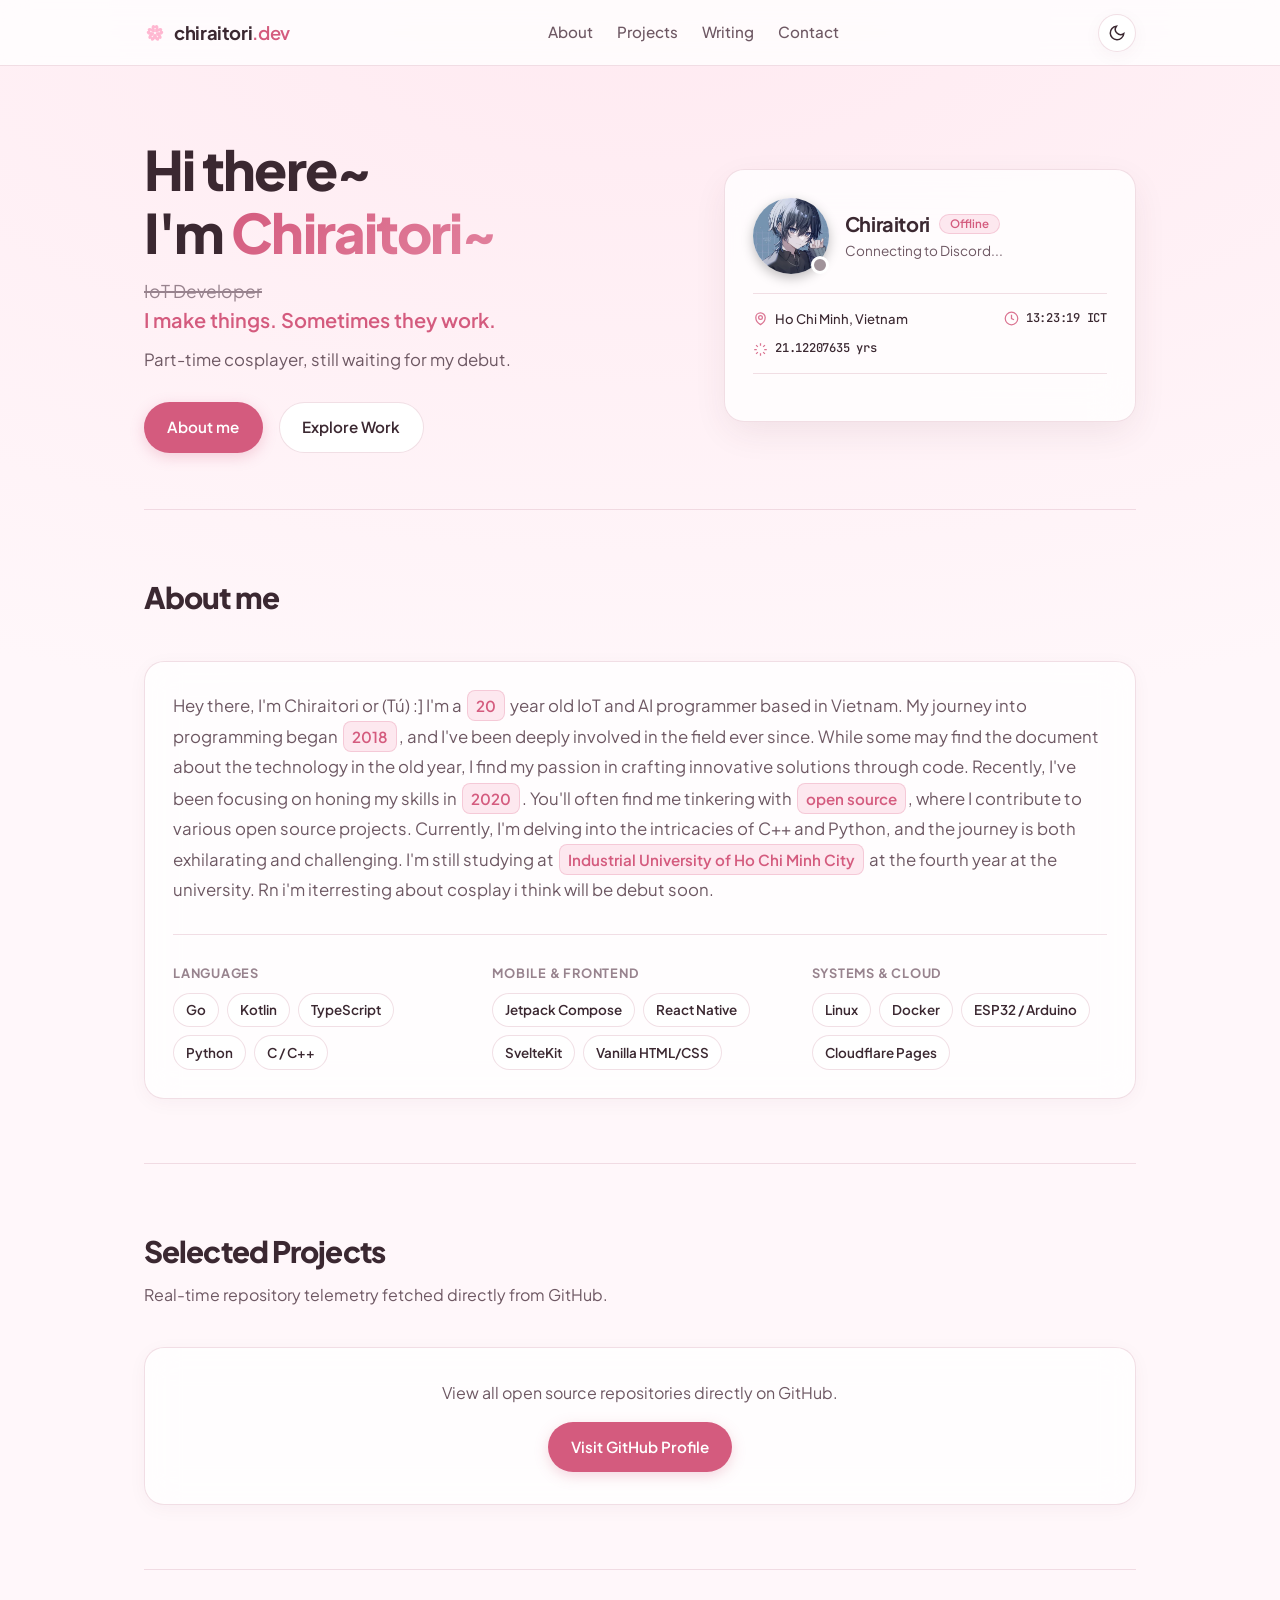
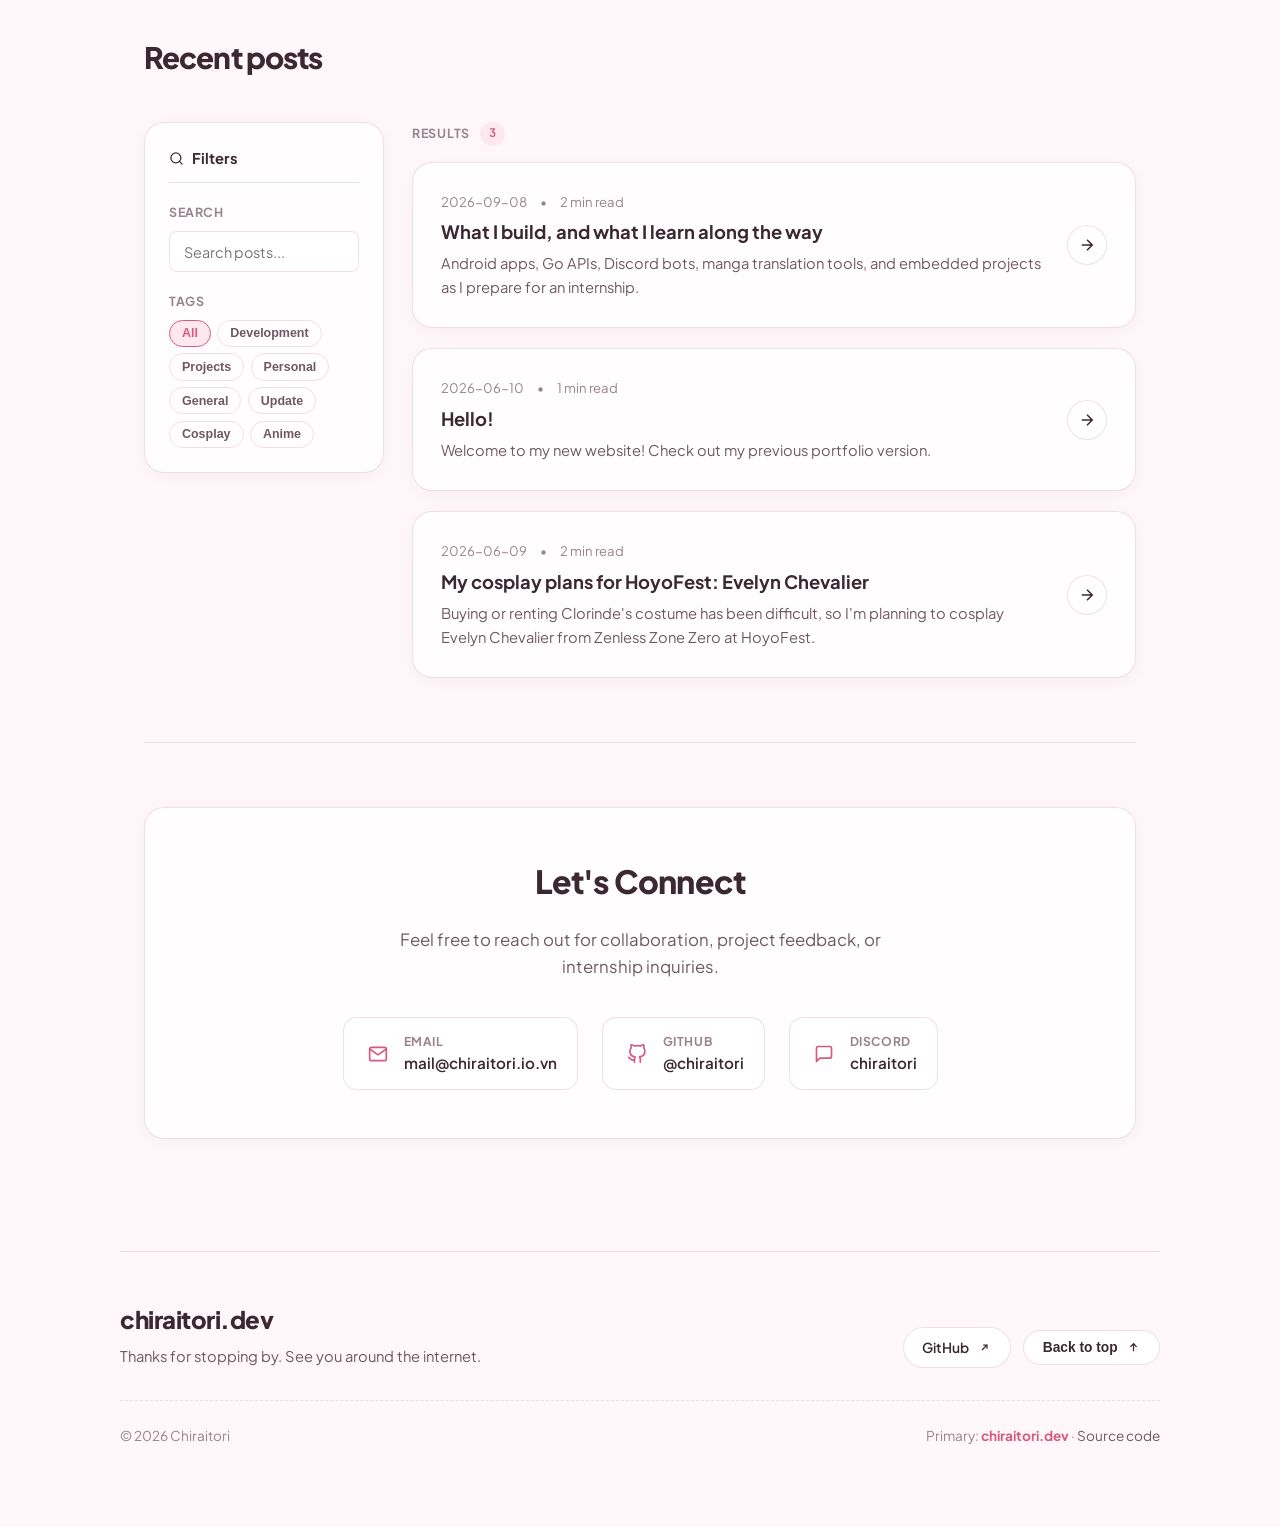
==== commit e94489b9: "Remove (Cloudflare) label from footer primary link" ====
--- a/index.html
+++ b/index.html
@@ -379,7 +379,7 @@
 
     <div class="footer-meta">
       <span>&copy; <span id="current-year">2026</span> Chiraitori</span>
-      <span>Primary: <a href="https://chiraitori.dev" target="_blank" rel="noreferrer" class="footer-cf-link">chiraitori.dev (Cloudflare)</a> · <a href="https://github.com/chiraitori/chiraitori.github.io" target="_blank" rel="noreferrer">Source code</a></span>
+      <span>Primary: <a href="https://chiraitori.dev" target="_blank" rel="noreferrer" class="footer-cf-link">chiraitori.dev</a> · <a href="https://github.com/chiraitori/chiraitori.github.io" target="_blank" rel="noreferrer">Source code</a></span>
     </div>
   </footer>
 
--- a/style.css
+++ b/style.css
@@ -465,19 +465,19 @@
 .card-avatar {
   width: 100%;
   height: 100%;
-  border-radius: var(--radius-md);
+  border-radius: 50%;
   object-fit: cover;
-  border: 2px solid var(--border-strong);
-  box-shadow: var(--shadow-subtle);
+  border: none;
+  box-shadow: 0 4px 12px rgba(0, 0, 0, 0.25);
   display: block;
 }
 
 .card-avatar-decoration {
   position: absolute;
-  top: -14%;
-  left: -14%;
-  width: 128%;
-  height: 128%;
+  top: -10%;
+  left: -10%;
+  width: 120%;
+  height: 120%;
   pointer-events: none;
   z-index: 2;
   user-select: none;
@@ -485,13 +485,13 @@
 
 .live-dot {
   position: absolute;
-  bottom: -3px;
-  right: -3px;
-  width: 16px;
-  height: 16px;
+  bottom: 0px;
+  right: 0px;
+  width: 18px;
+  height: 18px;
   border-radius: 50%;
   background: var(--status-offline);
-  border: 3px solid var(--surface-solid);
+  border: 3.5px solid var(--surface-solid);
   transition: background-color 0.3s ease, box-shadow 0.3s ease;
   z-index: 3;
 }
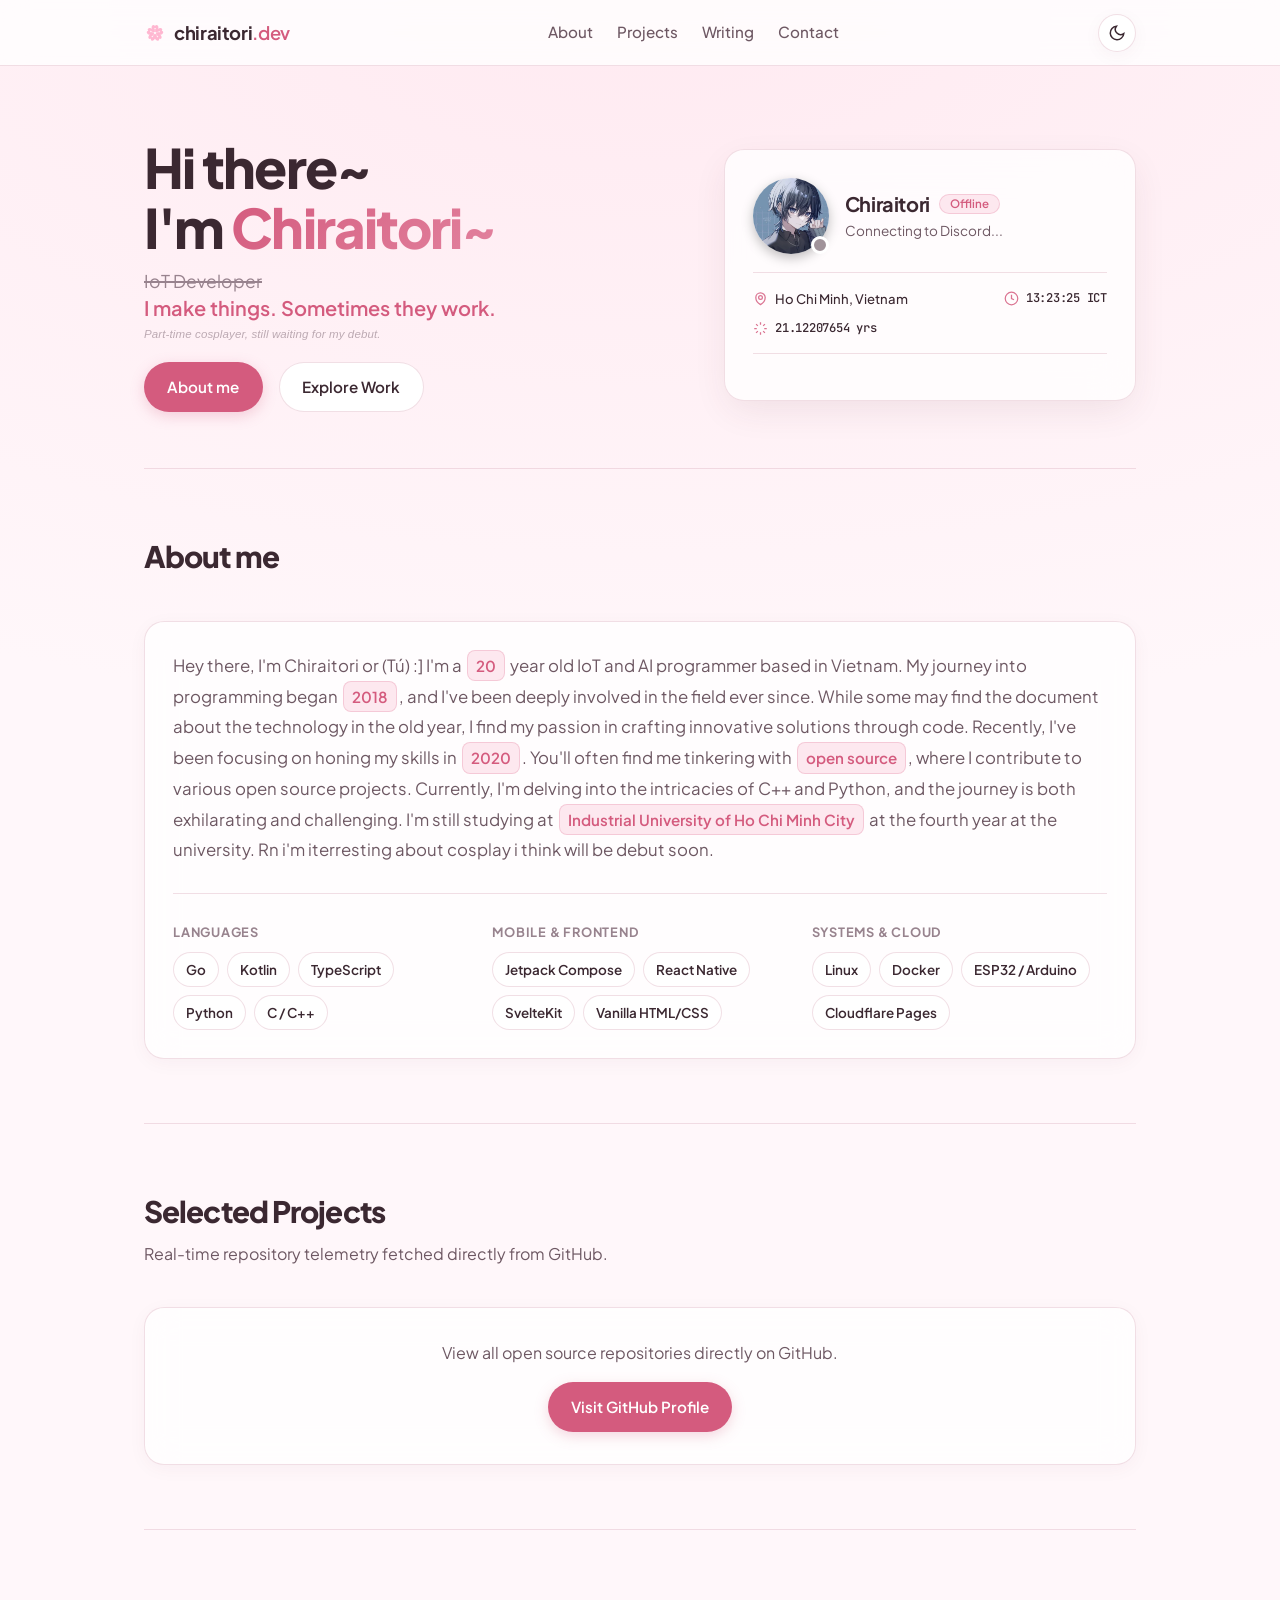
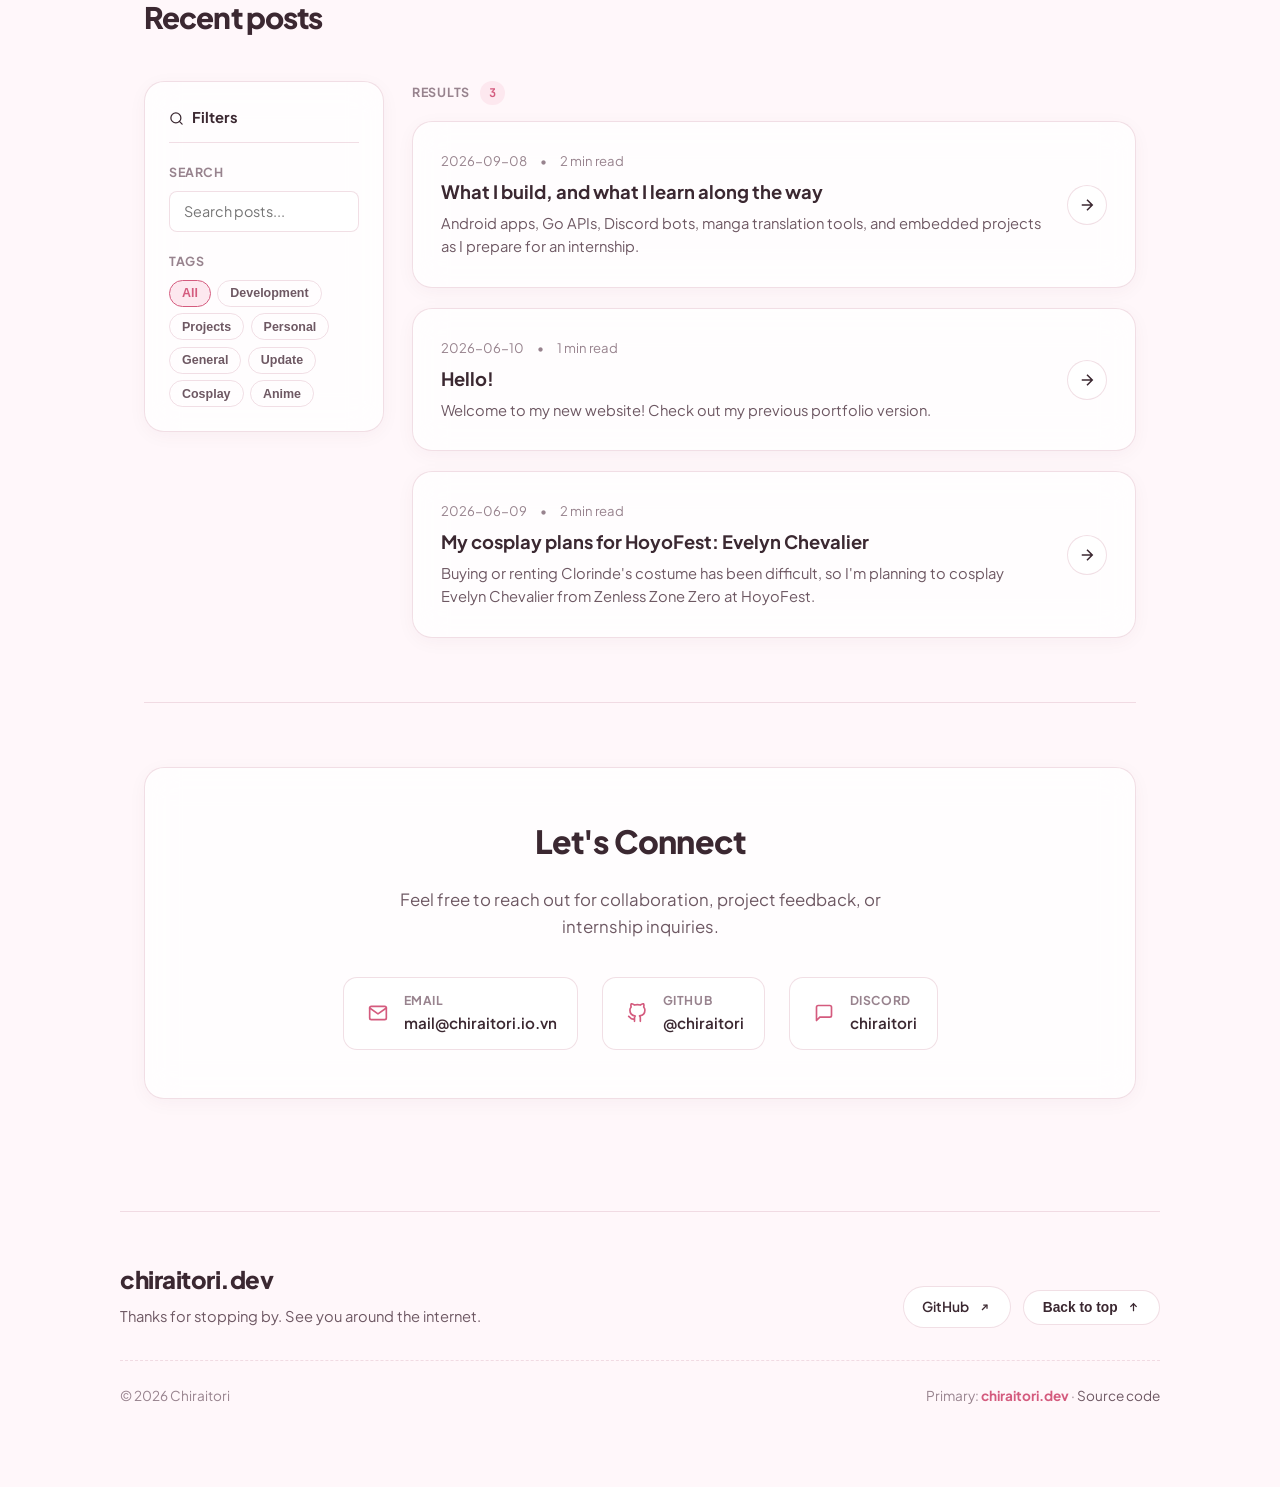
==== commit 44070d2e: "feat(ui): add GSAP and ScrollTrigger choreographed animations and interactions" ====
--- a/index.html
+++ b/index.html
@@ -15,6 +15,9 @@
   <link rel="stylesheet" href="style.css">
   <!-- Markdown parser for dynamic posts -->
   <script src="https://cdn.jsdelivr.net/npm/marked/marked.min.js"></script>
+  <!-- GSAP & ScrollTrigger Animation Engine -->
+  <script src="https://cdn.jsdelivr.net/npm/gsap@3.12.5/dist/gsap.min.js"></script>
+  <script src="https://cdn.jsdelivr.net/npm/gsap@3.12.5/dist/ScrollTrigger.min.js"></script>
 </head>
 <body>
 
--- a/style.css
+++ b/style.css
@@ -349,9 +349,9 @@
 .hero-title {
   font-size: clamp(2.4rem, 5vw, 3.4rem);
   font-weight: 800;
-  line-height: 1.15;
+  line-height: 1.1;
   letter-spacing: -0.035em;
-  margin-bottom: 0.75rem;
+  margin-bottom: 0.5rem;
 }
 
 .text-gradient {
@@ -362,8 +362,8 @@
 
 .hero-subtitle {
   font-size: 1.25rem;
-  line-height: 1.45;
-  margin-bottom: 0.85rem;
+  line-height: 1.35;
+  margin-bottom: 0.4rem;
   color: var(--ink);
 }
 
@@ -380,11 +380,14 @@
 }
 
 .hero-bio {
-  font-size: 1.05rem;
-  color: var(--ink-muted);
-  line-height: 1.6;
-  max-width: 50ch;
-  margin-bottom: 1.75rem;
+  font-size: 0.72rem;
+  color: var(--ink-subtle);
+  opacity: 0.65;
+  font-style: italic;
+  letter-spacing: 0.01em;
+  line-height: 1.3;
+  max-width: 45ch;
+  margin-bottom: 1.25rem;
 }
 
 .hero-actions {
@@ -768,7 +771,42 @@
   background: #1db954;
   border-radius: 9999px;
   width: 0%;
-  transition: width 0.3s linear;
+  will-change: width;
+}
+
+.spotify-progress-fill.track-changing {
+  transition: width 0.45s cubic-bezier(0.22, 1, 0.36, 1);
+}
+
+/* Subtle crossfade/slide when track details change */
+.spotify-text-fade {
+  animation: spotify-text-crossfade 0.35s cubic-bezier(0.16, 1, 0.3, 1);
+}
+
+@keyframes spotify-text-crossfade {
+  from {
+    opacity: 0.2;
+    transform: translateY(2px);
+  }
+  to {
+    opacity: 1;
+    transform: translateY(0);
+  }
+}
+
+.spotify-art-fade {
+  animation: spotify-art-crossfade 0.4s ease-out;
+}
+
+@keyframes spotify-art-crossfade {
+  from {
+    opacity: 0.4;
+    transform: scale(0.96);
+  }
+  to {
+    opacity: 1;
+    transform: scale(1);
+  }
 }
 
 .spotify-progress-time {
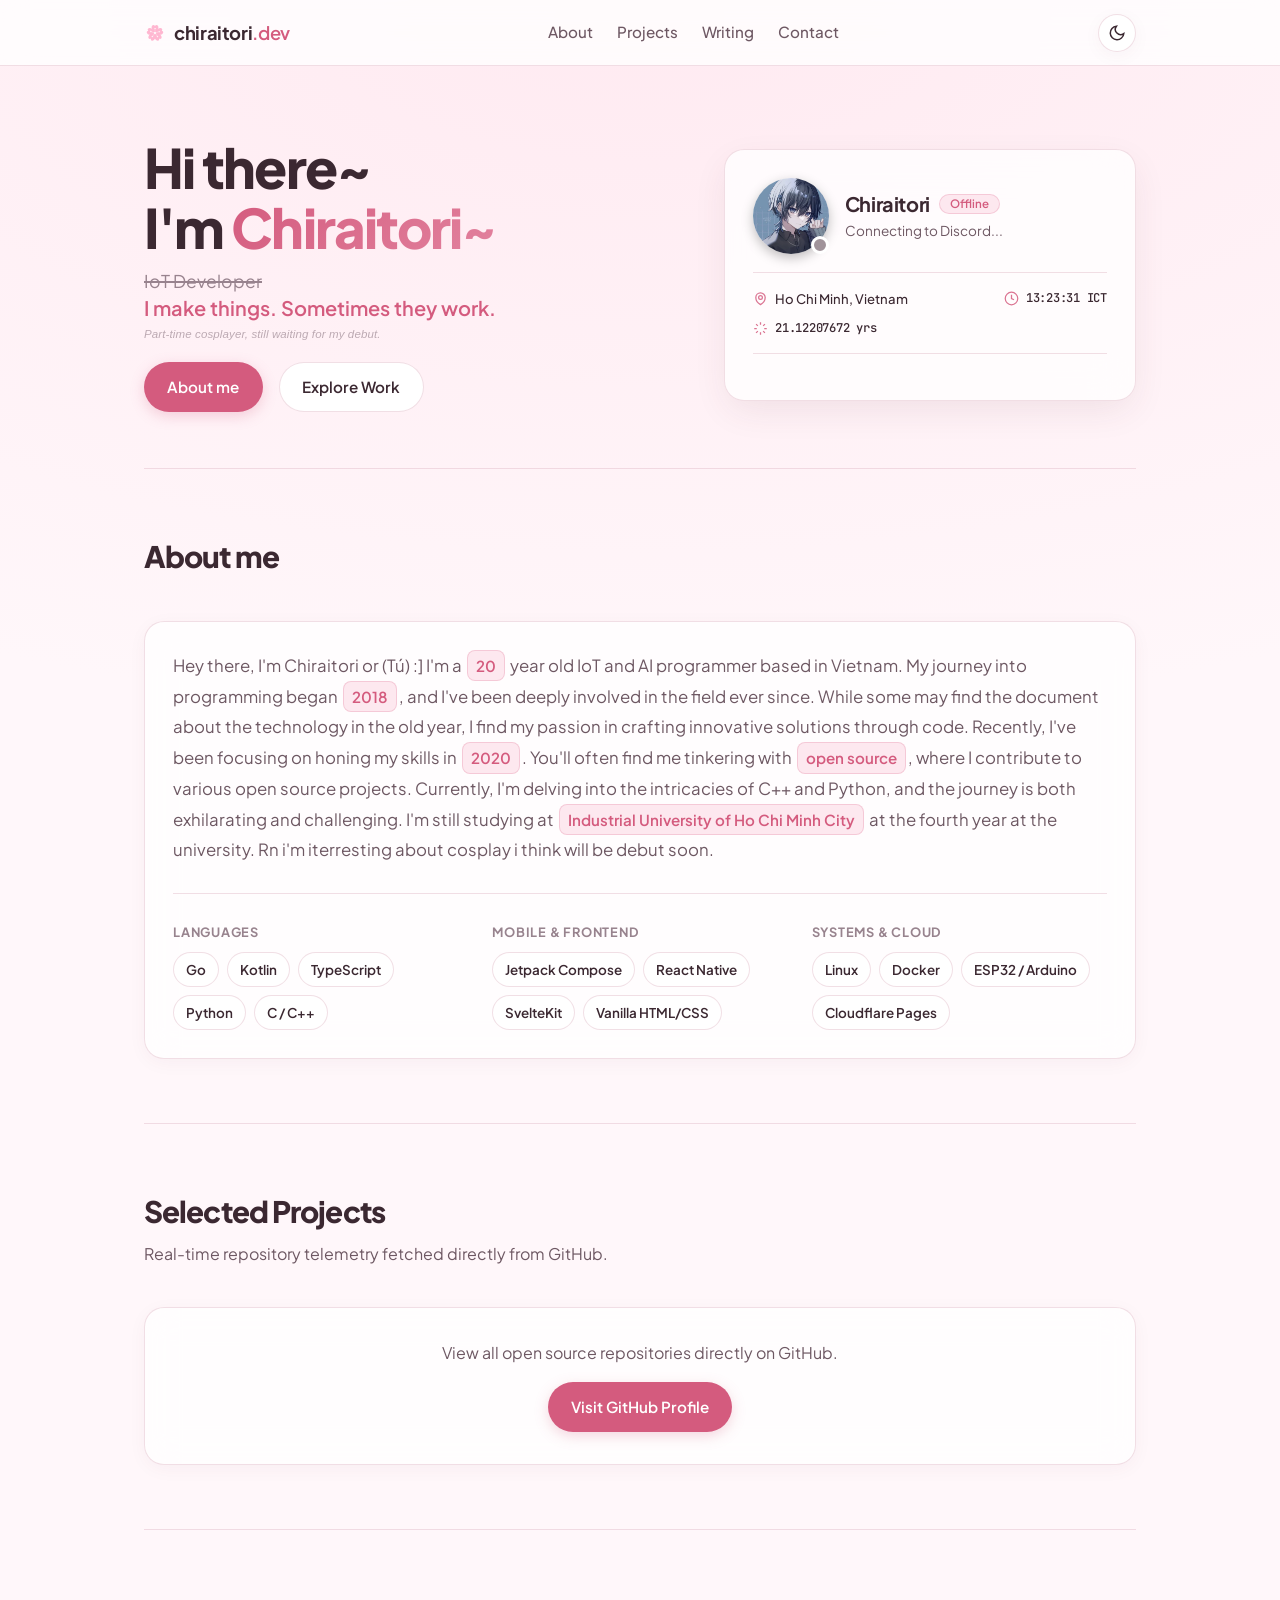
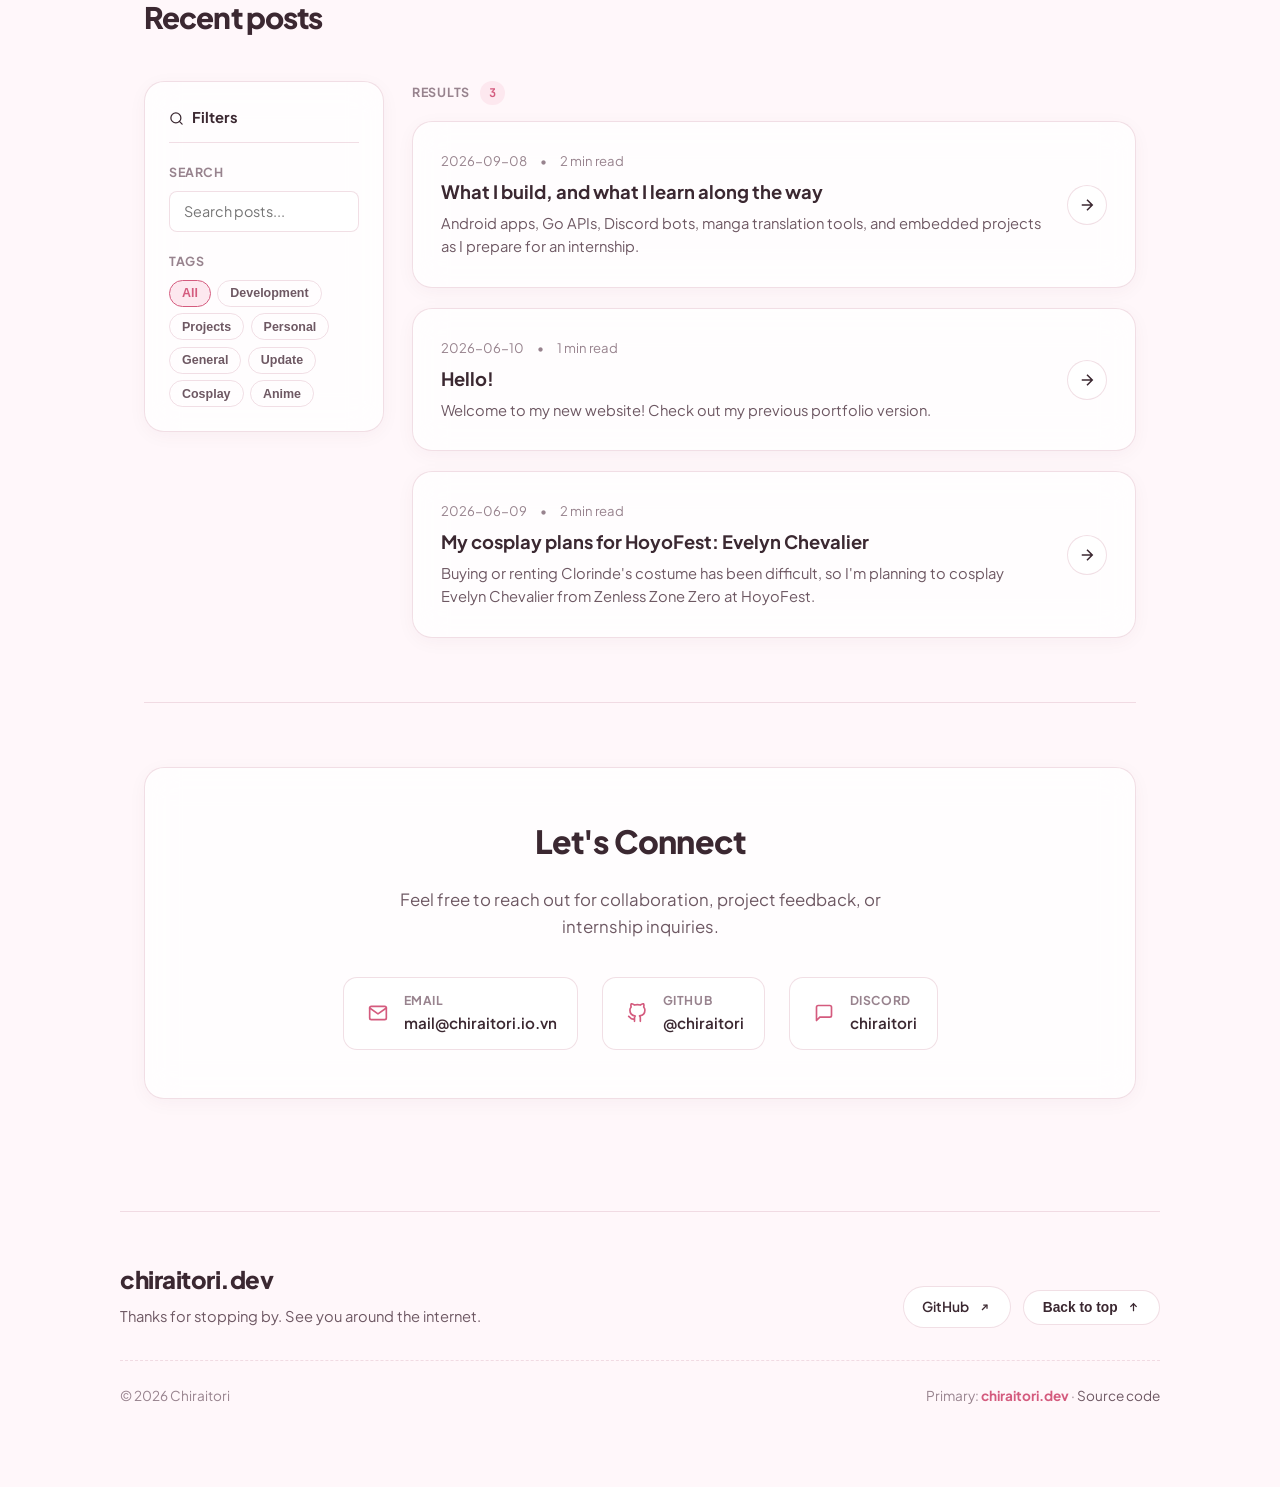
==== commit 299f85c7: "Revert "feat(ui): add GSAP and ScrollTrigger choreographed animations and interactions" This reverts" ====
--- a/index.html
+++ b/index.html
@@ -15,9 +15,6 @@
   <link rel="stylesheet" href="style.css">
   <!-- Markdown parser for dynamic posts -->
   <script src="https://cdn.jsdelivr.net/npm/marked/marked.min.js"></script>
-  <!-- GSAP & ScrollTrigger Animation Engine -->
-  <script src="https://cdn.jsdelivr.net/npm/gsap@3.12.5/dist/gsap.min.js"></script>
-  <script src="https://cdn.jsdelivr.net/npm/gsap@3.12.5/dist/ScrollTrigger.min.js"></script>
 </head>
 <body>
 
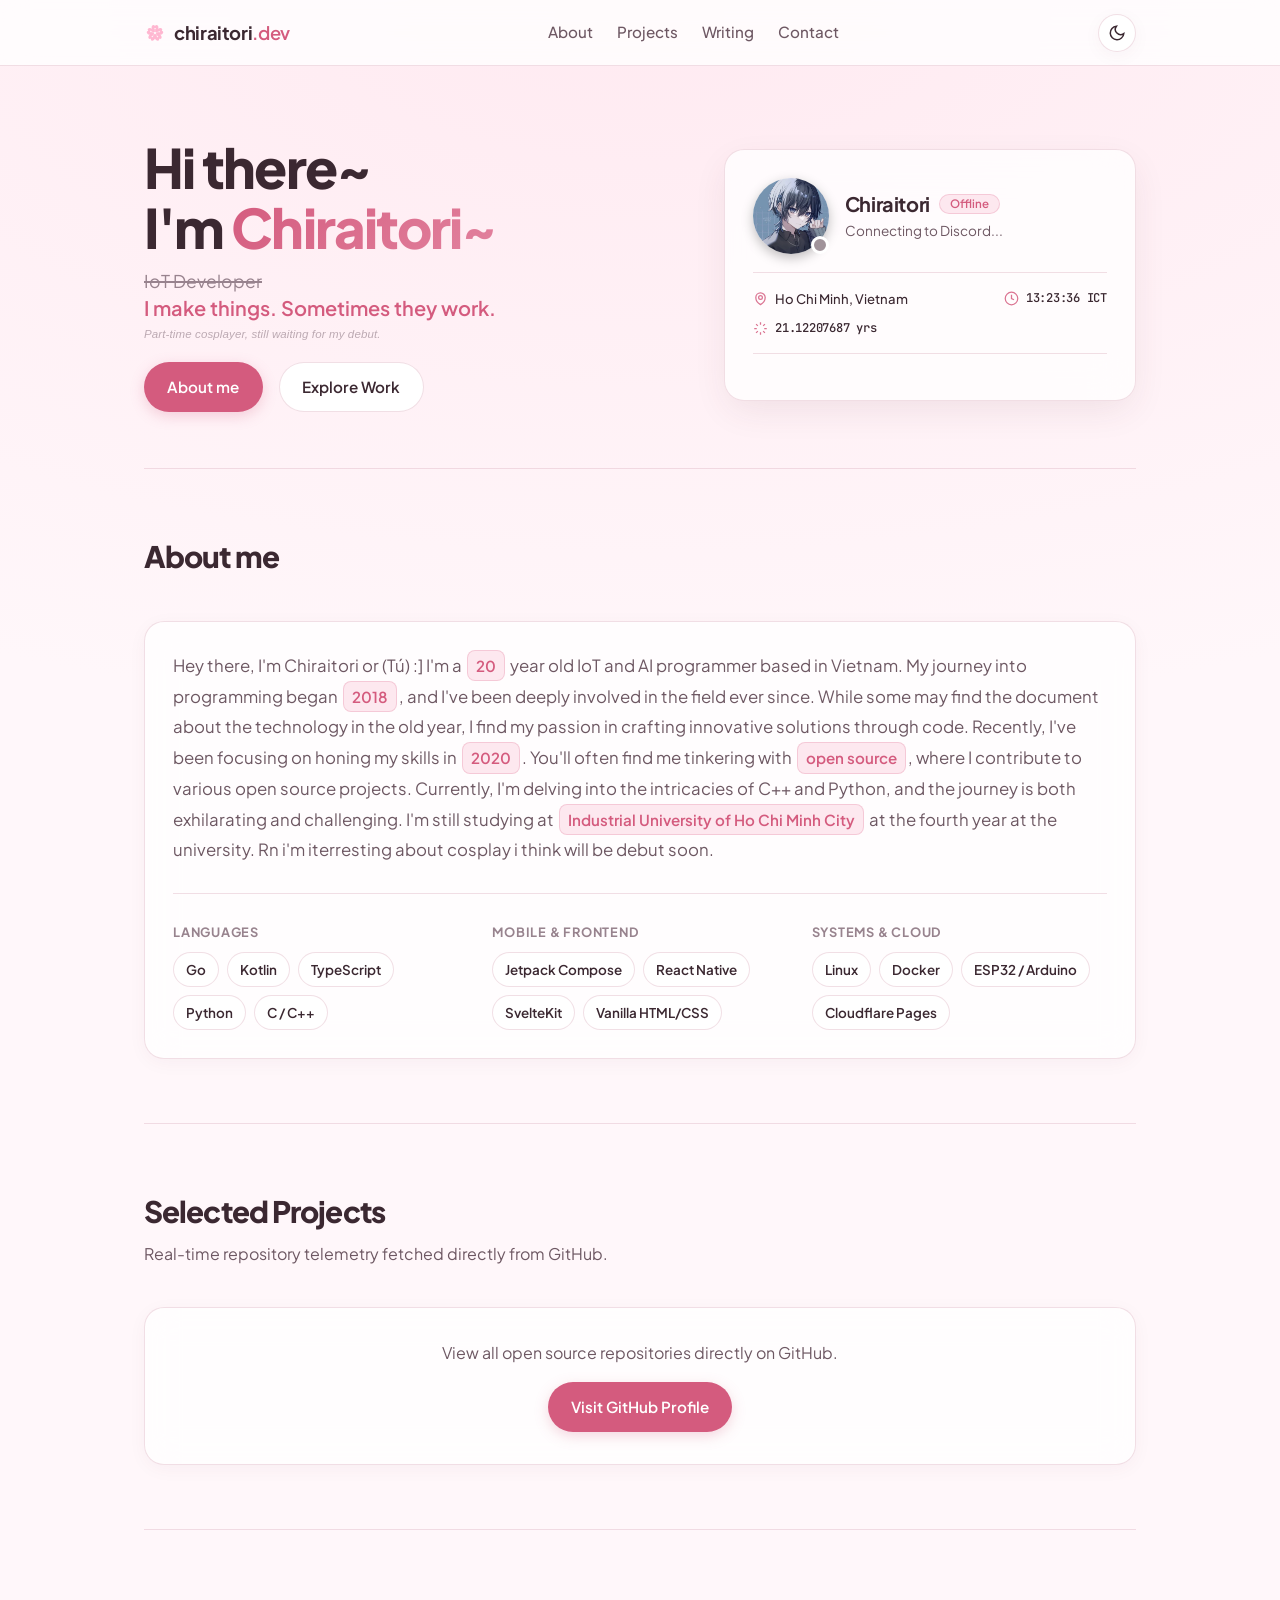
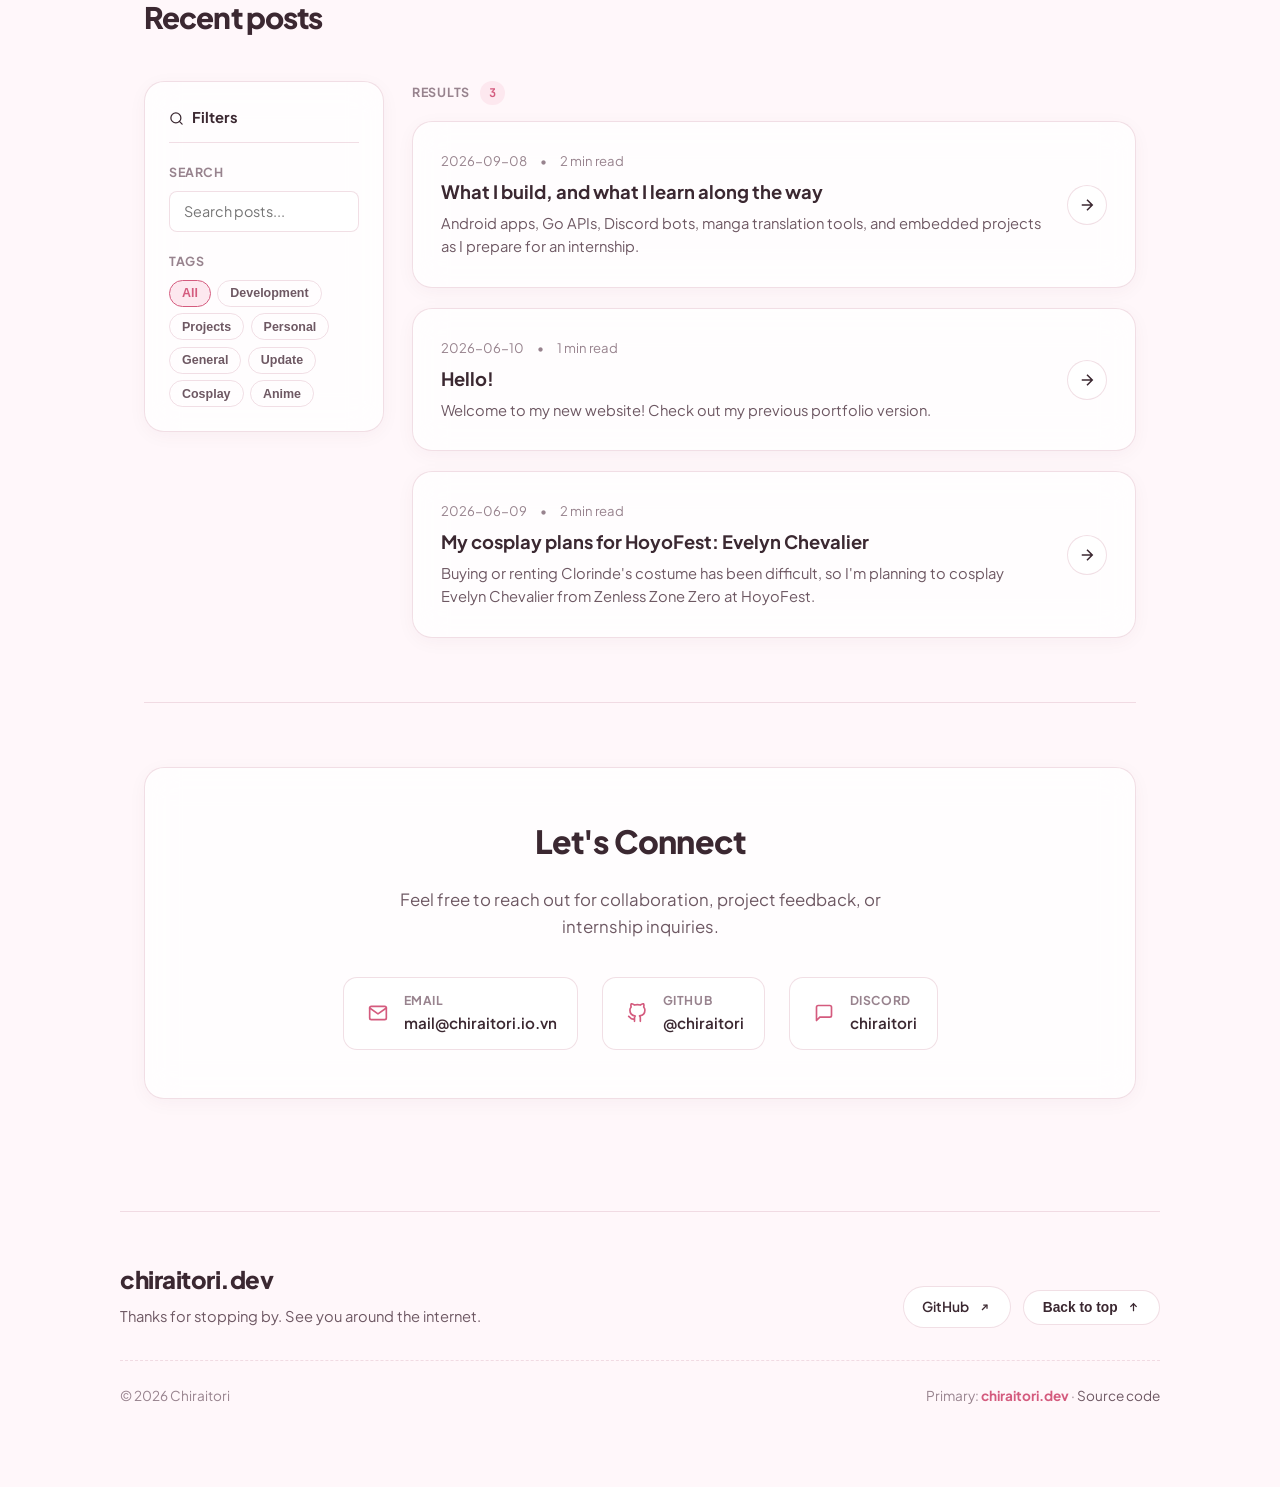
==== commit e2573da3: "feat(ui): add lightweight GSAP micro-animations with zero layout impact" ====
--- a/index.html
+++ b/index.html
@@ -15,6 +15,8 @@
   <link rel="stylesheet" href="style.css">
   <!-- Markdown parser for dynamic posts -->
   <script src="https://cdn.jsdelivr.net/npm/marked/marked.min.js"></script>
+  <!-- GSAP Animation Engine (Micro-animations) -->
+  <script src="https://cdn.jsdelivr.net/npm/gsap@3.12.5/dist/gsap.min.js"></script>
 </head>
 <body>
 
